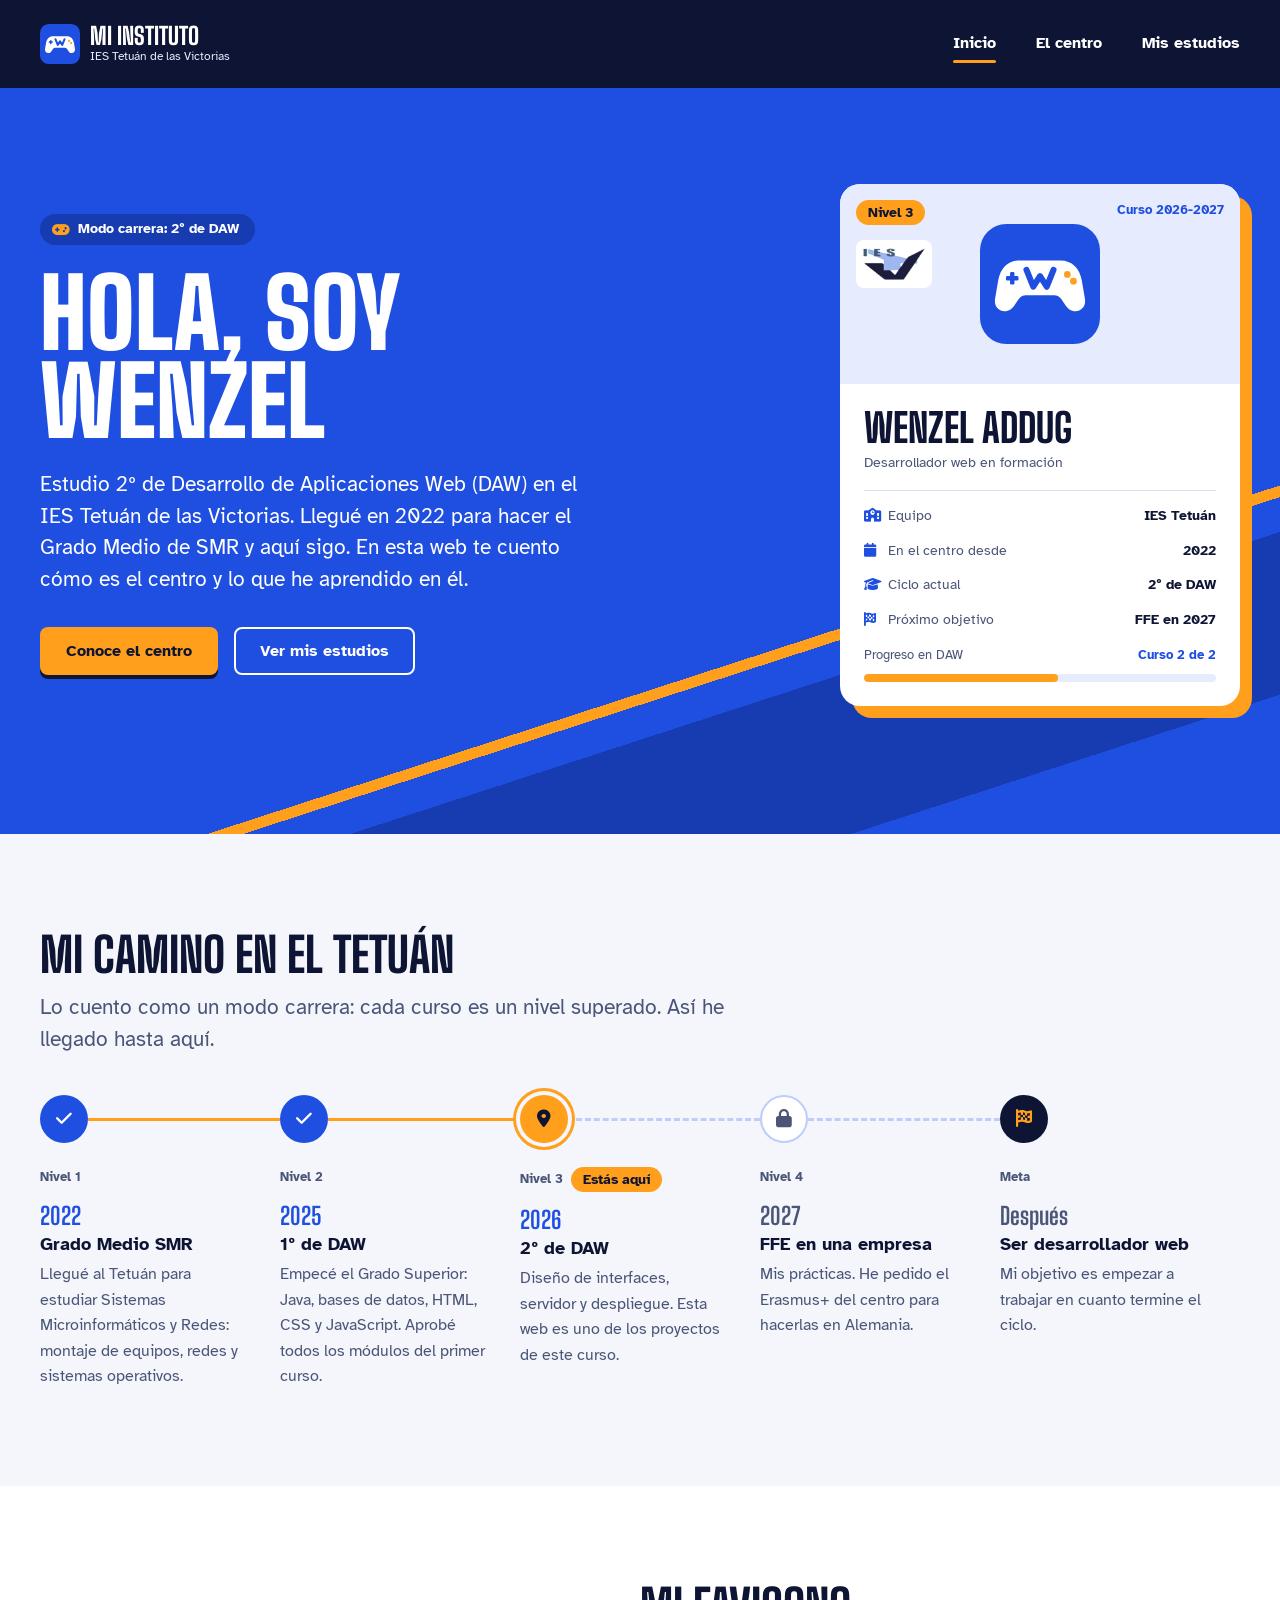
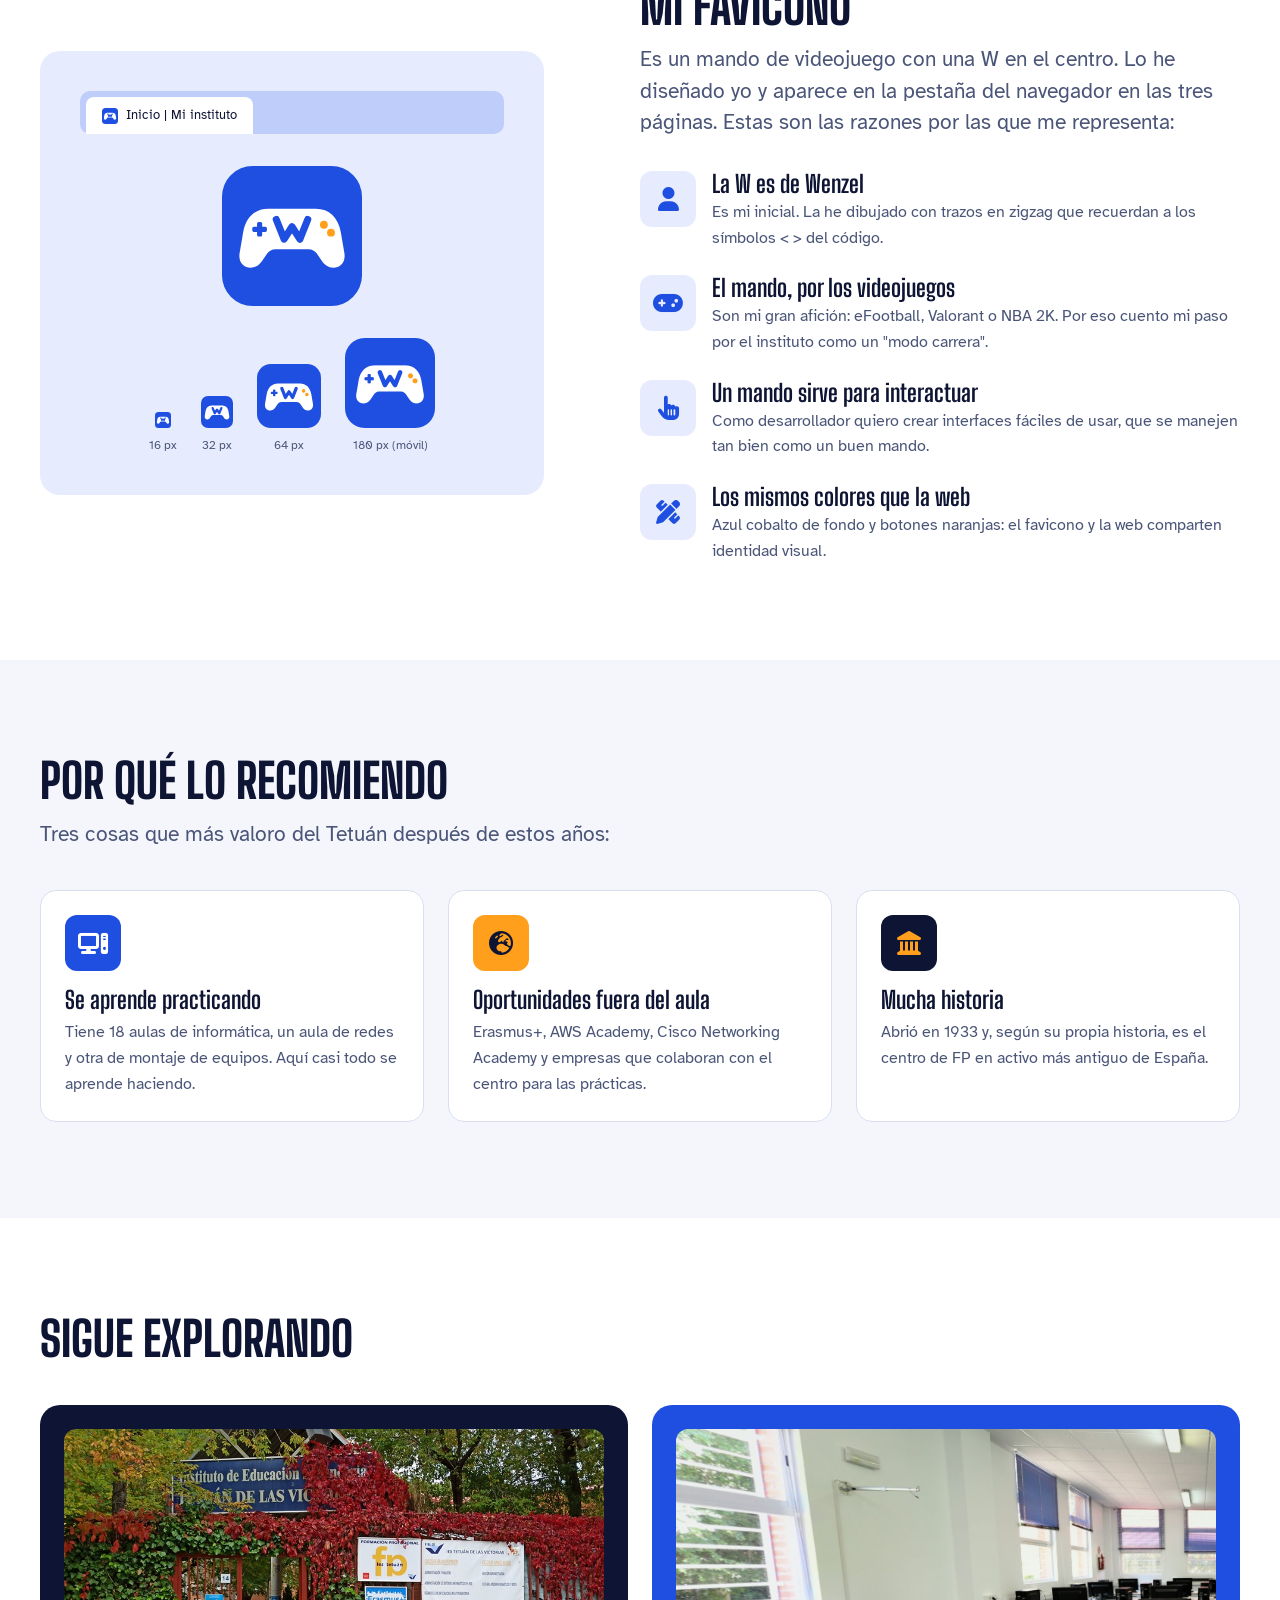
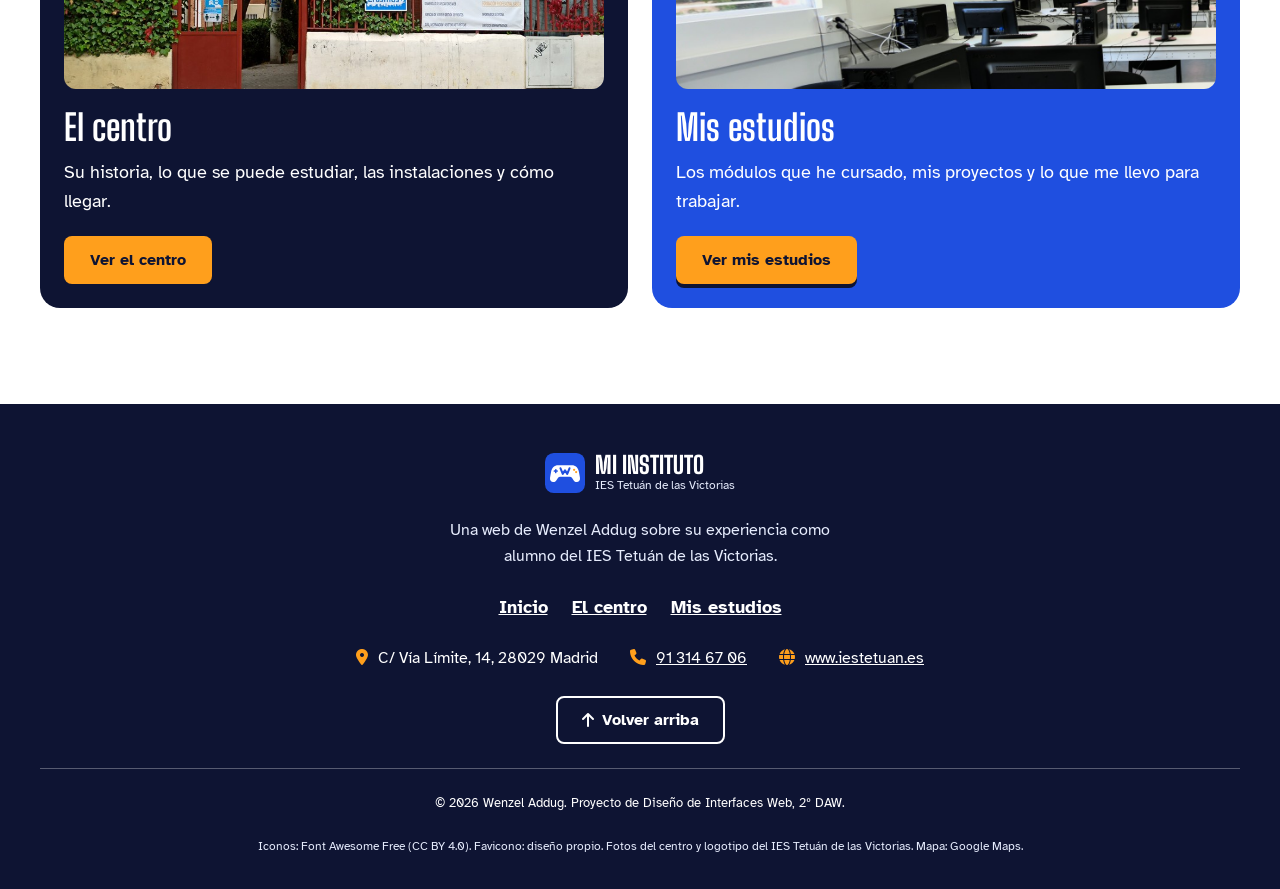
==== Mi Instituto Diseño Interface (Fase2)/index.html @ 18e46316 "Proyecto Mi instituto (fase 2) Web de tres páginas: Inicio, El centro (Flexbox) y Mis estudios (Grid" ====
<!DOCTYPE html>
<html lang="es">
<head>
    <meta charset="UTF-8">
    <meta name="viewport" content="width=device-width, initial-scale=1">
    <meta name="description" content="Web de Wenzel Addug sobre su experiencia como alumno del IES Tetuán de las Victorias.">
    <meta name="author" content="Wenzel Addug">
    <title>Inicio | Mi instituto</title>

    <!-- Favicono: en la pestaña va la versión simple (sin cruceta ni botones) y en el móvil la completa -->
    <link rel="icon" type="image/svg+xml" href="favicon/favicon-simple.svg">
    <link rel="icon" type="image/png" sizes="32x32" href="favicon/favicon-32.png">
    <link rel="icon" type="image/png" sizes="16x16" href="favicon/favicon-16.png">
    <link rel="apple-touch-icon" href="favicon/apple-touch-icon.png">

    <!-- Iconos de Font Awesome (descargados en la carpeta fontawesome) -->
    <link rel="stylesheet" href="fontawesome/css/fontawesome.min.css">
    <link rel="stylesheet" href="fontawesome/css/solid.min.css">

    <!-- Mi hoja de estilos -->
    <link rel="stylesheet" href="css/estilos.css">
</head>
<body>

    <!-- Enlace para saltar el menú con el teclado (solo se ve al pulsar Tab) -->
    <a href="#contenido" class="saltar">Saltar al contenido</a>

    <!-- ===================== CABECERA ===================== -->
    <header class="cabecera" id="arriba">
        <div class="contenedor cabecera-contenido">
            <a href="index.html" class="logo">
                <img src="favicon/favicon.svg" alt="" width="40" height="40">
                <span class="logo-texto">
                    <span class="logo-nombre">Mi instituto</span>
                    <span class="logo-centro">IES Tetuán de las Victorias</span>
                </span>
            </a>

            <!-- Menú del móvil: uso un checkbox oculto y su label como botón (sin JavaScript) -->
            <input type="checkbox" id="menu-movil" class="menu-check">
            <label for="menu-movil" class="menu-boton">
                <i class="fa-solid fa-bars icono-abrir" aria-hidden="true"></i>
                <i class="fa-solid fa-xmark icono-cerrar" aria-hidden="true"></i>
                <span class="oculto">Abrir o cerrar el menú</span>
            </label>

            <nav class="menu" aria-label="Menú principal">
                <ul class="menu-lista">
                    <li><a href="index.html" class="activo" aria-current="page">Inicio <i class="fa-solid fa-chevron-right" aria-hidden="true"></i></a></li>
                    <li><a href="centro.html">El centro <i class="fa-solid fa-chevron-right" aria-hidden="true"></i></a></li>
                    <li><a href="estudios.html">Mis estudios <i class="fa-solid fa-chevron-right" aria-hidden="true"></i></a></li>
                </ul>
                <!-- Esto solo se ve cuando el menú está abierto en el móvil -->
                <div class="menu-datos">
                    <p class="menu-datos-centro">IES Tetuán de las Victorias</p>
                    <p>C/ Vía Límite, 14, 28029 Madrid</p>
                    <p>91 314 67 06</p>
                </div>
            </nav>
        </div>
    </header>

    <main id="contenido">

        <!-- ===================== HERO (modo carrera) ===================== -->
        <section class="hero">
            <div class="contenedor hero-contenido">

                <div class="hero-texto">
                    <p class="chip"><i class="fa-solid fa-gamepad" aria-hidden="true"></i> Modo carrera: 2º de DAW</p>
                    <h1 class="titulo-display">Hola, soy Wenzel</h1>
                    <p class="hero-entradilla">Estudio 2º de Desarrollo de Aplicaciones Web (DAW) en el IES Tetuán de las Victorias. Llegué en 2022 para hacer el Grado Medio de SMR y aquí sigo. En esta web te cuento cómo es el centro y lo que he aprendido en él.</p>
                    <div class="botones">
                        <a href="centro.html" class="boton boton-principal">Conoce el centro</a>
                        <a href="estudios.html" class="boton boton-oscuro">Ver mis estudios</a>
                    </div>
                </div>

                <!-- Ficha de jugador, como las cartas de los juegos de fútbol -->
                <aside class="ficha" aria-label="Mi ficha de jugador">
                    <div class="ficha-cabecera">
                        <span class="etiqueta etiqueta-naranja ficha-nivel">Nivel 3</span>
                        <img class="ficha-escudo" src="img/logo-ies-tetuan.png" alt="Escudo del equipo: logotipo del IES Tetuán de las Victorias" width="76" height="48">
                        <span class="ficha-curso">Curso 2026-2027</span>
                        <img class="ficha-foto" src="favicon/favicon.svg" alt="Mi favicono: un mando de videojuego con una W" width="120" height="120">
                    </div>
                    <div class="ficha-datos">
                        <p class="ficha-nombre">Wenzel Addug</p>
                        <p class="ficha-rol">Desarrollador web en formación</p>
                        <ul class="ficha-lista">
                            <li><span><i class="fa-solid fa-school" aria-hidden="true"></i> Equipo</span> <strong>IES Tetuán</strong></li>
                            <li><span><i class="fa-solid fa-calendar" aria-hidden="true"></i> En el centro desde</span> <strong>2022</strong></li>
                            <li><span><i class="fa-solid fa-graduation-cap" aria-hidden="true"></i> Ciclo actual</span> <strong>2º de DAW</strong></li>
                            <li><span><i class="fa-solid fa-flag-checkered" aria-hidden="true"></i> Próximo objetivo</span> <strong>FFE en 2027</strong></li>
                        </ul>
                        <div class="progreso">
                            <p><span>Progreso en DAW</span> <strong>Curso 2 de 2</strong></p>
                            <div class="barra" aria-hidden="true"><span class="barra-relleno"></span></div>
                        </div>
                    </div>
                </aside>

            </div>
        </section>

        <!-- ===================== MI CAMINO EN EL TETUÁN ===================== -->
        <section class="seccion" id="mi-camino">
            <div class="contenedor">
                <div class="encabezado-seccion">
                    <h2>Mi camino en el Tetuán</h2>
                    <p class="entradilla">Lo cuento como un modo carrera: cada curso es un nivel superado. Así he llegado hasta aquí.</p>
                </div>

                <!-- Línea de niveles (en móvil va en vertical y en escritorio en horizontal) -->
                <ol class="niveles">
                    <li class="nivel nivel-hecho">
                        <span class="nivel-punto"><i class="fa-solid fa-check" aria-hidden="true"></i></span>
                        <p class="nivel-numero">Nivel 1</p>
                        <p class="nivel-anio">2022</p>
                        <h3>Grado Medio SMR</h3>
                        <p class="nivel-texto">Llegué al Tetuán para estudiar Sistemas Microinformáticos y Redes: montaje de equipos, redes y sistemas operativos.</p>
                    </li>
                    <li class="nivel nivel-hecho">
                        <span class="nivel-punto"><i class="fa-solid fa-check" aria-hidden="true"></i></span>
                        <p class="nivel-numero">Nivel 2</p>
                        <p class="nivel-anio">2025</p>
                        <h3>1º de DAW</h3>
                        <p class="nivel-texto">Empecé el Grado Superior: Java, bases de datos, HTML, CSS y JavaScript. Aprobé todos los módulos del primer curso.</p>
                    </li>
                    <li class="nivel nivel-actual">
                        <span class="nivel-punto"><i class="fa-solid fa-location-dot" aria-hidden="true"></i></span>
                        <p class="nivel-numero">Nivel 3 <span class="etiqueta etiqueta-naranja">Estás aquí</span></p>
                        <p class="nivel-anio">2026</p>
                        <h3>2º de DAW</h3>
                        <p class="nivel-texto">Diseño de interfaces, servidor y despliegue. Esta web es uno de los proyectos de este curso.</p>
                    </li>
                    <li class="nivel nivel-bloqueado">
                        <span class="nivel-punto"><i class="fa-solid fa-lock" aria-hidden="true"></i></span>
                        <p class="nivel-numero">Nivel 4</p>
                        <p class="nivel-anio">2027</p>
                        <h3>FFE en una empresa</h3>
                        <p class="nivel-texto">Mis prácticas. He pedido el Erasmus+ del centro para hacerlas en Alemania.</p>
                    </li>
                    <li class="nivel nivel-meta">
                        <span class="nivel-punto"><i class="fa-solid fa-flag-checkered" aria-hidden="true"></i></span>
                        <p class="nivel-numero">Meta</p>
                        <p class="nivel-anio">Después</p>
                        <h3>Ser desarrollador web</h3>
                        <p class="nivel-texto">Mi objetivo es empezar a trabajar en cuanto termine el ciclo.</p>
                    </li>
                </ol>
            </div>
        </section>

        <!-- ===================== MI FAVICONO ===================== -->
        <section class="seccion seccion-blanca" id="mi-favicono">
            <div class="contenedor favicono">

                <div class="favicono-texto">
                    <div class="encabezado-seccion">
                        <h2>Mi favicono</h2>
                        <p class="entradilla">Es un mando de videojuego con una W en el centro. Lo he diseñado yo y aparece en la pestaña del navegador en las tres páginas. Estas son las razones por las que me representa:</p>
                    </div>
                    <ul class="razones">
                        <li class="razon">
                            <span class="insignia"><i class="fa-solid fa-user" aria-hidden="true"></i></span>
                            <div>
                                <h3>La W es de Wenzel</h3>
                                <p>Es mi inicial. La he dibujado con trazos en zigzag que recuerdan a los símbolos &lt; &gt; del código.</p>
                            </div>
                        </li>
                        <li class="razon">
                            <span class="insignia"><i class="fa-solid fa-gamepad" aria-hidden="true"></i></span>
                            <div>
                                <h3>El mando, por los videojuegos</h3>
                                <p>Son mi gran afición: eFootball, Valorant o NBA 2K. Por eso cuento mi paso por el instituto como un "modo carrera".</p>
                            </div>
                        </li>
                        <li class="razon">
                            <span class="insignia"><i class="fa-solid fa-hand-pointer" aria-hidden="true"></i></span>
                            <div>
                                <h3>Un mando sirve para interactuar</h3>
                                <p>Como desarrollador quiero crear interfaces fáciles de usar, que se manejen tan bien como un buen mando.</p>
                            </div>
                        </li>
                        <li class="razon">
                            <span class="insignia"><i class="fa-solid fa-pen-ruler" aria-hidden="true"></i></span>
                            <div>
                                <h3>Los mismos colores que la web</h3>
                                <p>Azul cobalto de fondo y botones naranjas: el favicono y la web comparten identidad visual.</p>
                            </div>
                        </li>
                    </ul>
                </div>

                <!-- Muestra del favicono: la pestaña del navegador y los tamaños.
                     En el HTML va después del texto (primero se lee el título) y en el ordenador
                     la pongo a la izquierda con "order" en el CSS -->
                <div class="favicono-muestra">
                    <div class="pestana-barra">
                        <p class="pestana"><img src="favicon/favicon-16.png" alt="" width="16" height="16"> Inicio | Mi instituto</p>
                    </div>
                    <img class="favicono-grande" src="favicon/favicon.svg" alt="Mi favicono en grande" width="140" height="140">
                    <ul class="favicono-tamanos">
                        <li><img src="favicon/favicon-16.png" alt="" width="16" height="16"> 16 px</li>
                        <li><img src="favicon/favicon-32.png" alt="" width="32" height="32"> 32 px</li>
                        <li><img src="favicon/favicon-64.png" alt="" width="64" height="64"> 64 px</li>
                        <li class="tamano-movil"><img src="favicon/apple-touch-icon.png" alt="" width="90" height="90"> 180 px (móvil)</li>
                    </ul>
                </div>

            </div>
        </section>

        <!-- ===================== POR QUÉ LO RECOMIENDO ===================== -->
        <section class="seccion" id="por-que">
            <div class="contenedor">
                <div class="encabezado-seccion">
                    <h2>Por qué lo recomiendo</h2>
                    <p class="entradilla">Tres cosas que más valoro del Tetuán después de estos años:</p>
                </div>
                <div class="tarjetas-tres">
                    <article class="tarjeta">
                        <span class="insignia insignia-azul"><i class="fa-solid fa-computer" aria-hidden="true"></i></span>
                        <h3>Se aprende practicando</h3>
                        <p>Tiene 18 aulas de informática, un aula de redes y otra de montaje de equipos. Aquí casi todo se aprende haciendo.</p>
                    </article>
                    <article class="tarjeta">
                        <span class="insignia insignia-naranja"><i class="fa-solid fa-earth-europe" aria-hidden="true"></i></span>
                        <h3>Oportunidades fuera del aula</h3>
                        <p>Erasmus+, AWS Academy, Cisco Networking Academy y empresas que colaboran con el centro para las prácticas.</p>
                    </article>
                    <article class="tarjeta">
                        <span class="insignia insignia-tinta"><i class="fa-solid fa-landmark" aria-hidden="true"></i></span>
                        <h3>Mucha historia</h3>
                        <p>Abrió en 1933 y, según su propia historia, es el centro de FP en activo más antiguo de España.</p>
                    </article>
                </div>
            </div>
        </section>

        <!-- ===================== SIGUE EXPLORANDO ===================== -->
        <section class="seccion seccion-blanca" id="sigue-explorando">
            <div class="contenedor">
                <div class="encabezado-seccion">
                    <h2>Sigue explorando</h2>
                </div>
                <div class="accesos">
                    <article class="acceso acceso-oscuro">
                        <img src="img/entrada-instituto.jpg" alt="Entrada del IES Tetuán de las Victorias, con la valla cubierta de hiedra roja" width="907" height="599">
                        <h3>El centro</h3>
                        <p>Su historia, lo que se puede estudiar, las instalaciones y cómo llegar.</p>
                        <a href="centro.html" class="boton boton-principal">Ver el centro</a>
                    </article>
                    <article class="acceso acceso-azul">
                        <img src="img/aula-informatica.jpg" alt="Aula de informática del instituto con filas de ordenadores" width="1251" height="962">
                        <h3>Mis estudios</h3>
                        <p>Los módulos que he cursado, mis proyectos y lo que me llevo para trabajar.</p>
                        <a href="estudios.html" class="boton boton-principal">Ver mis estudios</a>
                    </article>
                </div>
            </div>
        </section>

    </main>

    <!-- ===================== PIE DE PÁGINA ===================== -->
    <footer class="pie">
        <div class="contenedor pie-contenido">
            <a href="index.html" class="logo">
                <img src="favicon/favicon.svg" alt="" width="40" height="40">
                <span class="logo-texto">
                    <span class="logo-nombre">Mi instituto</span>
                    <span class="logo-centro">IES Tetuán de las Victorias</span>
                </span>
            </a>
            <p class="pie-texto">Una web de Wenzel Addug sobre su experiencia como alumno del IES Tetuán de las Victorias.</p>

            <nav aria-label="Menú del pie">
                <ul class="pie-menu">
                    <li><a href="index.html">Inicio</a></li>
                    <li><a href="centro.html">El centro</a></li>
                    <li><a href="estudios.html">Mis estudios</a></li>
                </ul>
            </nav>

            <address class="pie-contacto">
                <span><i class="fa-solid fa-location-dot" aria-hidden="true"></i> C/ Vía Límite, 14, 28029 Madrid</span>
                <span><i class="fa-solid fa-phone" aria-hidden="true"></i> <a href="tel:+34913146706">91 314 67 06</a></span>
                <span><i class="fa-solid fa-globe" aria-hidden="true"></i> <a href="https://www.iestetuan.es" target="_blank" rel="noopener">www.iestetuan.es</a></span>
            </address>

            <a href="#arriba" class="boton boton-oscuro"><i class="fa-solid fa-arrow-up" aria-hidden="true"></i> Volver arriba</a>

            <p class="pie-legal">© 2026 Wenzel Addug. Proyecto de Diseño de Interfaces Web, 2º DAW.</p>
            <p class="pie-creditos">Iconos: Font Awesome Free (CC BY 4.0). Favicono: diseño propio. Fotos del centro y logotipo del IES Tetuán de las Victorias. Mapa: Google Maps.</p>
        </div>
    </footer>

</body>
</html>
---- Mi Instituto Diseño Interface (Fase2)/fontawesome/css/solid.min.css ----
/*!
 * Font Awesome Free 6.7.2 by @fontawesome - https://fontawesome.com
 * License - https://fontawesome.com/license/free (Icons: CC BY 4.0, Fonts: SIL OFL 1.1, Code: MIT License)
 * Copyright 2024 Fonticons, Inc.
 */
:host,:root{--fa-style-family-classic:"Font Awesome 6 Free";--fa-font-solid:normal 900 1em/1 "Font Awesome 6 Free"}@font-face{font-family:"Font Awesome 6 Free";font-style:normal;font-weight:900;font-display:block;src:url(../webfonts/fa-solid-900.woff2) format("woff2"),url(../webfonts/fa-solid-900.ttf) format("truetype")}.fa-solid,.fas{font-weight:900}
---- Mi Instituto Diseño Interface (Fase2)/css/estilos.css ----
/*
    Proyecto "Mi instituto" - Fase 2
    Autor: Wenzel Addug (2º DAW, IES Tetuán de las Victorias)

    Hoja de estilos de las tres páginas (index, centro y estudios).
    Está hecha "mobile first": primero los estilos del móvil y al final
    las media queries con min-width (576, 768, 992 y 1200 px), que son los
    puntos de rotura que puse en el diseño de Figma.

    Índice:
     1. Fuentes
     2. Variables
     3. Estilos generales
     4. Textos
     5. Botones, etiquetas e insignias
     6. Tarjetas
     7. Cabecera y menú
     8. Migas de pan
     9. Secciones
    10. Inicio
    11. El centro (Flexbox)
    12. Mis estudios (Grid)
    13. Pie de página
    14. Animaciones
    15. Media queries
*/


/* ---------- 1. FUENTES ---------- */
/* Las fuentes están descargadas en la carpeta fonts (así funcionan sin internet) */

@font-face {
    font-family: "Big Shoulders Display";
    src: url("../fonts/big-shoulders-display-700.woff2") format("woff2");
    font-weight: 700;
    font-display: swap;
}

@font-face {
    font-family: "Big Shoulders Display";
    src: url("../fonts/big-shoulders-display-800.woff2") format("woff2");
    font-weight: 800;
    font-display: swap;
}

@font-face {
    font-family: "Big Shoulders Display";
    src: url("../fonts/big-shoulders-display-900.woff2") format("woff2");
    font-weight: 900;
    font-display: swap;
}

@font-face {
    font-family: "Atkinson Hyperlegible";
    src: url("../fonts/atkinson-hyperlegible-400.woff2") format("woff2");
    font-weight: 400;
    font-display: swap;
}

@font-face {
    font-family: "Atkinson Hyperlegible";
    src: url("../fonts/atkinson-hyperlegible-700.woff2") format("woff2");
    font-weight: 700;
    font-display: swap;
}


/* ---------- 2. VARIABLES ---------- */
/* Los mismos colores que guardé como variables en Figma */

:root {
    --color-tinta: #0E1433;
    --color-cobalto: #1F4FE0;
    --color-cobalto-oscuro: #173BB0;
    --color-cobalto-medio: #BFCDFA;
    --color-cobalto-claro: #E6ECFD;
    --color-naranja: #FF9F1C;
    --color-naranja-oscuro: #E88A00;
    --color-nube: #F4F6FB;
    --color-blanco: #FFFFFF;
    --color-texto-secundario: #4A5578;
    --color-borde: #D9DFEE;

    --fuente-titulos: "Big Shoulders Display", Impact, sans-serif;
    --fuente-texto: "Atkinson Hyperlegible", Arial, sans-serif;

    /* Tamaños de texto del móvil (en la media query de 992px se cambian por los del ordenador) */
    --texto-display: 3.75rem;     /* 60px */
    --texto-h1: 3rem;             /* 48px */
    --texto-h2: 2.25rem;          /* 36px */
    --texto-h3: 1.75rem;          /* 28px */
    --texto-h4: 1.375rem;         /* 22px */
    --texto-entradilla: 1.125rem; /* 18px */
    --texto-cuerpo: 1rem;         /* 16px */
    --texto-pequeno: 0.875rem;    /* 14px */
}


/* ---------- 3. ESTILOS GENERALES ---------- */

* {
    box-sizing: border-box;
}

/* Al pulsar "Volver arriba" la página sube poco a poco */
html {
    scroll-behavior: smooth;
}

body {
    margin: 0;
    font-family: var(--fuente-texto);
    font-size: var(--texto-cuerpo);
    line-height: 1.6;
    color: var(--color-tinta);
    background-color: var(--color-nube);
}

/* Quito los márgenes que ponen los navegadores por defecto */
h1, h2, h3, h4, p, ul, ol, dl, dd, figure {
    margin: 0;
}

ul, ol {
    padding: 0;
    list-style: none;
}

/* Las imágenes nunca se salen de su caja */
img {
    display: block;
    max-width: 100%;
    height: auto;
}

address {
    font-style: normal;
}

a {
    color: var(--color-cobalto);
}

/* Contenedor centrado de 1200px (+ 20px de margen a cada lado) */
.contenedor {
    max-width: 1240px;
    margin: 0 auto;
    padding: 0 20px;
}

/* Texto que no se ve pero que sí lee el lector de pantalla */
.oculto {
    position: absolute;
    width: 1px;
    height: 1px;
    overflow: hidden;
    clip: rect(0 0 0 0);
    white-space: nowrap;
}

/* Enlace "Saltar al contenido": está escondido arriba y baja cuando tiene el foco */
.saltar {
    position: absolute;
    top: -80px;
    left: 16px;
    z-index: 100;
    padding: 12px 16px;
    border-radius: 8px;
    background-color: var(--color-naranja);
    color: var(--color-tinta);
    font-weight: 700;
}

.saltar:focus {
    top: 16px;
}

/* Para que la cabecera fija no tape el principio del contenido */
#contenido {
    scroll-margin-top: 100px;
}

/* Foco visible para quien navega con el teclado (azul en zonas claras y naranja en las oscuras) */
a:focus-visible,
.menu-check:focus-visible + .menu-boton {
    outline: 3px solid var(--color-cobalto);
    outline-offset: 3px;
}

.cabecera a:focus-visible,
.hero a:focus-visible,
.seccion-azul a:focus-visible,
.acceso a:focus-visible,
.llamada a:focus-visible,
.pie a:focus-visible,
.menu-check:focus-visible + .menu-boton {
    outline-color: var(--color-naranja);
}


/* ---------- 4. TEXTOS ---------- */

/* Big Shoulders para los títulos */
h1, h2, h3, h4,
.titulo-display {
    font-family: var(--fuente-titulos);
    line-height: 1.05;
}

h1, h2 {
    font-weight: 800;
    text-transform: uppercase;
}

h3, h4 {
    font-weight: 700;
}

h1 {
    font-size: var(--texto-h1);
}

h2 {
    font-size: var(--texto-h2);
}

h3 {
    font-size: var(--texto-h3);
}

h4 {
    font-size: var(--texto-h4);
}

/* El titular grande de la portada */
.titulo-display {
    font-size: var(--texto-display);
    font-weight: 900;
    line-height: 0.92;
    text-transform: uppercase;
}

/* Texto que va debajo de los títulos */
.entradilla {
    font-size: var(--texto-entradilla);
    line-height: 1.5;
    color: var(--color-texto-secundario);
}


/* ---------- 5. BOTONES, ETIQUETAS E INSIGNIAS ---------- */

/* Todos los botones miden 48px de alto, como en el prototipo */
.boton {
    display: inline-flex;
    align-items: center;
    justify-content: center;
    gap: 8px;
    min-height: 48px;
    padding: 10px 24px;
    border: 2px solid transparent;
    border-radius: 8px;
    font-family: var(--fuente-texto);
    font-size: 1rem;
    font-weight: 700;
    line-height: 1.5;
    text-align: center;
    text-decoration: none;
    transition: background-color 0.2s, color 0.2s, transform 0.2s, box-shadow 0.2s;
}

/* Principal: naranja con una sombra dura, como la tecla de un mando */
.boton-principal {
    background-color: var(--color-naranja);
    color: var(--color-tinta);
    box-shadow: 0 4px 0 var(--color-tinta);
}

.boton-principal:hover {
    background-color: var(--color-naranja-oscuro);
    transform: translateY(-2px);
    box-shadow: 0 6px 0 var(--color-tinta);
}

/* Al pulsarlo se "hunde" */
.boton-principal:active {
    transform: translateY(2px);
    box-shadow: 0 2px 0 var(--color-tinta);
}

/* Secundario: solo borde. En hover se rellena */
.boton-secundario {
    border-color: var(--color-tinta);
    color: var(--color-tinta);
}

.boton-secundario:hover {
    background-color: var(--color-tinta);
    color: var(--color-blanco);
}

/* Para fondos oscuros: borde blanco */
.boton-oscuro {
    border-color: var(--color-blanco);
    color: var(--color-blanco);
}

.boton-oscuro:hover {
    background-color: var(--color-blanco);
    color: var(--color-tinta);
}

/* Grupo de botones: en el móvil uno debajo de otro y ocupando todo el ancho */
.botones {
    display: flex;
    flex-direction: column;
    gap: 16px;
}

/* Etiquetas pequeñas (Superado, En curso, HTML...) */
.etiqueta {
    display: inline-block;
    padding: 2px 12px;
    border-radius: 20px;
    font-family: var(--fuente-texto);
    font-size: 0.875rem;
    font-weight: 700;
    line-height: 1.5;
    white-space: nowrap;
}

.etiqueta-naranja {
    background-color: var(--color-naranja);
    color: var(--color-tinta);
}

.etiqueta-azul {
    background-color: var(--color-cobalto-claro);
    color: var(--color-cobalto-oscuro);
}

.etiqueta-neutra {
    background-color: var(--color-blanco);
    border: 1px solid var(--color-borde);
    color: var(--color-tinta);
}

.etiqueta-oscura {
    background-color: var(--color-tinta);
    color: var(--color-blanco);
}

.etiqueta-cobalto {
    background-color: var(--color-cobalto);
    color: var(--color-blanco);
}

/* Insignias: el cuadrado de color con el icono dentro */
.insignia {
    display: inline-flex;
    align-items: center;
    justify-content: center;
    flex-shrink: 0;
    width: 48px;
    height: 48px;
    border-radius: 12px;
    background-color: var(--color-cobalto-claro);
    color: var(--color-cobalto);
    font-size: 1.25rem;
}

.insignia-azul {
    background-color: var(--color-cobalto);
    color: var(--color-blanco);
}

.insignia-naranja {
    background-color: var(--color-naranja);
    color: var(--color-tinta);
}

.insignia-tinta {
    background-color: var(--color-tinta);
    color: var(--color-naranja);
}


/* ---------- 6. TARJETAS ---------- */

.tarjeta {
    padding: 24px;
    border: 1px solid var(--color-borde);
    border-radius: 16px;
    background-color: var(--color-blanco);
    color: var(--color-tinta);
    transition: border-color 0.2s;
}

/* Las tarjetas no son enlaces, así que en hover solo cambia el borde (no se mueven) */
.tarjeta:hover {
    border-color: var(--color-cobalto-medio);
}

.tarjeta h3,
.tarjeta h4 {
    margin: 16px 0 8px;
    font-size: var(--texto-h4);
}

.tarjeta p {
    font-size: var(--texto-pequeno);
    color: var(--color-texto-secundario);
}


/* ---------- 7. CABECERA Y MENÚ ---------- */

/* La cabecera se queda fija arriba al hacer scroll */
.cabecera {
    position: sticky;
    top: 0;
    z-index: 50;
    background-color: var(--color-tinta);
    color: var(--color-blanco);
}

.cabecera-contenido {
    display: flex;
    align-items: center;
    justify-content: space-between;
    height: 64px;
}

/* Logo: favicono + nombre de la web (se usa también en el pie) */
.logo {
    display: flex;
    align-items: center;
    gap: 10px;
    color: var(--color-blanco);
    text-decoration: none;
}

.logo img {
    width: 32px;
    height: 32px;
}

.logo-nombre {
    display: block;
    font-family: var(--fuente-titulos);
    font-size: 1.25rem;
    font-weight: 800;
    line-height: 1.1;
    text-transform: uppercase;
}

.logo-centro {
    display: block;
    font-size: 0.75rem;
    line-height: 1.3;
    color: var(--color-cobalto-claro);
}

/* El checkbox no se ve, pero se puede usar con el teclado (no le pongo display:none) */
.menu-check {
    position: absolute;
    width: 1px;
    height: 1px;
    opacity: 0;
}

/* Botón hamburguesa de 44 x 44px */
.menu-boton {
    display: flex;
    align-items: center;
    justify-content: center;
    width: 44px;
    height: 44px;
    border: 1px solid rgba(255, 255, 255, 0.3);
    border-radius: 8px;
    background-color: rgba(255, 255, 255, 0.08);
    font-size: 1.375rem;
    cursor: pointer;
}

.icono-cerrar {
    display: none;
}

/* Cuando el checkbox está marcado cambio el icono: de hamburguesa a X */
.menu-check:checked + .menu-boton .icono-abrir {
    display: none;
}

.menu-check:checked + .menu-boton .icono-cerrar {
    display: inline-block;
}

/* En el móvil el menú ocupa toda la pantalla y está oculto */
.menu {
    display: none;
    position: fixed;
    top: 64px;
    left: 0;
    right: 0;
    bottom: 0;
    flex-direction: column;
    justify-content: space-between;
    padding: 8px 20px 40px;
    overflow-y: auto;
    background-color: var(--color-tinta);
}

/* Se enseña cuando se marca el checkbox (al pulsar la hamburguesa) */
.menu-check:checked ~ .menu {
    display: flex;
}

.menu-lista a {
    display: flex;
    align-items: center;
    justify-content: space-between;
    padding: 20px 0;
    border-bottom: 1px solid rgba(255, 255, 255, 0.12);
    font-family: var(--fuente-titulos);
    font-size: 2.25rem;
    font-weight: 800;
    line-height: 1.1;
    text-transform: uppercase;
    color: var(--color-blanco);
    text-decoration: none;
}

.menu-lista a i {
    font-size: 1.25rem;
    color: var(--color-naranja);
}

/* La página en la que estoy */
.menu-lista a.activo {
    color: var(--color-naranja);
}

.menu-datos {
    padding-top: 24px;
    font-size: 0.875rem;
    color: var(--color-cobalto-claro);
}

.menu-datos-centro {
    font-weight: 700;
    color: var(--color-blanco);
}


/* ---------- 8. MIGAS DE PAN ---------- */

.migas {
    padding: 12px 0;
    border-bottom: 1px solid var(--color-borde);
    background-color: var(--color-blanco);
    font-size: 0.875rem;
}

.migas ol {
    display: flex;
    flex-wrap: wrap;
    gap: 8px;
}

.migas li {
    display: flex;
    align-items: center;
    gap: 8px;
}

.migas .fa-house {
    color: var(--color-cobalto);
}

.migas .fa-chevron-right {
    font-size: 0.625rem;
    color: var(--color-texto-secundario);
}

.migas span {
    font-weight: 700;
}


/* ---------- 9. SECCIONES ---------- */

.seccion {
    padding: 64px 0;
}

.seccion-blanca {
    background-color: var(--color-blanco);
}

.seccion-azul {
    background-color: var(--color-cobalto);
    color: var(--color-blanco);
}

.seccion-azul .entradilla {
    color: var(--color-blanco);
}

/* Título y entradilla de cada sección */
.encabezado-seccion {
    max-width: 720px;
    margin-bottom: 40px;
}

.encabezado-seccion h2 {
    margin-bottom: 12px;
}

/* Cabecera de las páginas interiores (El centro y Mis estudios) */
.cabecera-pagina {
    padding: 32px 0 64px;
}

.cabecera-pagina-contenido {
    display: flex;
    flex-direction: column;
    gap: 32px;
}

.cabecera-pagina h1 {
    margin-bottom: 16px;
}

.cabecera-pagina-imagen img {
    width: 100%;
    aspect-ratio: 4 / 3;
    object-fit: cover;
    border-radius: 16px;
}


/* ---------- 10. INICIO ---------- */

/* HERO: fondo azul con la franja diagonal (una línea naranja y una banda más oscura) */
.hero {
    padding: 40px 0 64px;
    background-color: var(--color-cobalto);
    background-image: linear-gradient(162deg,
        var(--color-cobalto) 70%,
        var(--color-naranja) 70%,
        var(--color-naranja) 71%,
        var(--color-cobalto) 71%,
        var(--color-cobalto) 74%,
        var(--color-cobalto-oscuro) 74%,
        var(--color-cobalto-oscuro) 88%,
        var(--color-cobalto) 88%);
    color: var(--color-blanco);
    overflow: hidden;
}

.hero-contenido {
    display: flex;
    flex-direction: column;
    gap: 48px;
}

/* Chip de "Modo carrera" */
.chip {
    display: inline-flex;
    align-items: center;
    gap: 8px;
    padding: 4px 16px 4px 12px;
    border-radius: 20px;
    background-color: var(--color-cobalto-oscuro);
    font-size: 0.875rem;
    font-weight: 700;
}

.chip i {
    color: var(--color-naranja);
}

.hero .titulo-display {
    margin: 24px 0;
}

.hero-entradilla {
    max-width: 540px;
    margin-bottom: 32px;
    font-size: var(--texto-entradilla);
    line-height: 1.5;
}

/* FICHA DE JUGADOR */
.ficha {
    width: 100%;
    max-width: 400px;
    overflow: hidden;
    border-radius: 20px;
    background-color: var(--color-blanco);
    color: var(--color-tinta);
    box-shadow: 12px 12px 0 var(--color-naranja);
}

.ficha-cabecera {
    position: relative;
    display: flex;
    align-items: center;
    justify-content: center;
    height: 200px;
    background-color: var(--color-cobalto-claro);
}

.ficha-nivel {
    position: absolute;
    top: 16px;
    left: 16px;
}

.ficha-escudo {
    position: absolute;
    top: 56px;
    left: 16px;
    width: 76px;
    height: 48px;
    padding: 4px 6px;
    border-radius: 8px;
    background-color: var(--color-blanco);
    object-fit: contain;
}

.ficha-curso {
    position: absolute;
    top: 16px;
    right: 16px;
    font-size: 0.8125rem;
    font-weight: 700;
    color: var(--color-cobalto);
}

.ficha-foto {
    width: 120px;
    height: 120px;
}

.ficha-datos {
    padding: 24px;
}

.ficha-nombre {
    font-family: var(--fuente-titulos);
    font-size: 2.5rem;
    font-weight: 800;
    line-height: 1;
    text-transform: uppercase;
}

.ficha-rol {
    margin-top: 4px;
    padding-bottom: 16px;
    border-bottom: 1px solid var(--color-borde);
    font-size: 0.875rem;
    color: var(--color-texto-secundario);
}

.ficha-lista {
    padding: 8px 0;
}

.ficha-lista li {
    display: flex;
    justify-content: space-between;
    gap: 16px;
    padding: 6px 0;
    font-size: 0.875rem;
}

.ficha-lista span {
    color: var(--color-texto-secundario);
}

.ficha-lista i {
    width: 20px;
    color: var(--color-cobalto);
}

.progreso p {
    display: flex;
    justify-content: space-between;
    margin-bottom: 8px;
    font-size: 0.8125rem;
    color: var(--color-texto-secundario);
}

.progreso strong {
    color: var(--color-cobalto);
}

/* Barra de progreso: el relleno se anima al cargar la página */
.barra {
    height: 8px;
    overflow: hidden;
    border-radius: 4px;
    background-color: var(--color-cobalto-claro);
}

.barra-relleno {
    display: block;
    width: 55%;
    height: 100%;
    border-radius: 4px;
    background-color: var(--color-naranja);
    animation: llenar 1.2s 0.6s ease-out backwards;
}

/* MI CAMINO: línea de niveles. En el móvil va en vertical */
.nivel {
    position: relative;
    padding: 0 0 32px 60px;
}

/* La línea que une un nivel con el siguiente (la hago con ::before) */
.nivel::before {
    content: "";
    position: absolute;
    top: 44px;
    bottom: 4px;
    left: 19px;
    border-left: 3px solid var(--color-naranja);
}

/* Lo que todavía no he hecho va con línea discontinua */
.nivel-actual::before,
.nivel-bloqueado::before {
    border-left: 3px dashed var(--color-cobalto-medio);
}

/* El último nivel no tiene línea */
.nivel-meta {
    padding-bottom: 0;
}

.nivel-meta::before {
    display: none;
}

/* El círculo de cada nivel */
.nivel-punto {
    position: absolute;
    top: 0;
    left: 0;
    display: flex;
    align-items: center;
    justify-content: center;
    width: 40px;
    height: 40px;
    border-radius: 50%;
    background-color: var(--color-cobalto);
    color: var(--color-blanco);
}

.nivel-actual .nivel-punto {
    background-color: var(--color-naranja);
    color: var(--color-tinta);
    box-shadow: 0 0 0 4px var(--color-nube), 0 0 0 7px var(--color-naranja);
    animation: latido 2s ease-in-out infinite;
}

.nivel-bloqueado .nivel-punto {
    border: 2px solid var(--color-cobalto-medio);
    background-color: var(--color-blanco);
    color: var(--color-texto-secundario);
}

.nivel-meta .nivel-punto {
    background-color: var(--color-tinta);
    color: var(--color-naranja);
}

.nivel-numero {
    display: flex;
    flex-wrap: wrap;
    align-items: center;
    gap: 8px;
    font-size: 0.8125rem;
    font-weight: 700;
    color: var(--color-texto-secundario);
}

.nivel-anio {
    margin-bottom: 4px;
    font-family: var(--fuente-titulos);
    font-size: 1.5rem;
    font-weight: 700;
    line-height: 1.3;
    color: var(--color-cobalto);
}

.nivel-bloqueado .nivel-anio,
.nivel-meta .nivel-anio {
    color: var(--color-texto-secundario);
}

.nivel h3 {
    margin-bottom: 8px;
    font-family: var(--fuente-texto);
    font-size: 1.125rem;
}

.nivel-texto {
    font-size: var(--texto-pequeno);
    color: var(--color-texto-secundario);
}

/* MI FAVICONO */
.favicono {
    display: flex;
    flex-direction: column;
    gap: 40px;
}

.favicono-muestra {
    display: flex;
    flex-direction: column;
    align-items: center;
    gap: 32px;
    padding: 24px;
    border-radius: 20px;
    background-color: var(--color-cobalto-claro);
}

/* Imitación de la pestaña del navegador */
.pestana-barra {
    align-self: stretch;
    padding: 6px 6px 0;
    border-radius: 10px;
    background-color: var(--color-cobalto-medio);
}

.pestana {
    display: inline-flex;
    align-items: center;
    gap: 8px;
    padding: 8px 16px;
    border-radius: 8px 8px 0 0;
    background-color: var(--color-blanco);
    font-size: 0.8125rem;
}

.favicono-grande {
    width: 140px;
    height: 140px;
}

.favicono-tamanos {
    display: flex;
    align-items: flex-end;
    justify-content: center;
    gap: 24px;
}

.favicono-tamanos li {
    display: flex;
    flex-direction: column;
    align-items: center;
    gap: 8px;
    font-size: 0.75rem;
    color: var(--color-texto-secundario);
}

/* El de 180px no cabe en el móvil */
.favicono-tamanos .tamano-movil {
    display: none;
}

.favicono-texto .encabezado-seccion {
    margin-bottom: 32px;
}

.razones {
    display: flex;
    flex-direction: column;
    gap: 24px;
}

.razon {
    display: flex;
    align-items: flex-start;
    gap: 16px;
}

.razon h3 {
    margin-bottom: 4px;
    font-size: var(--texto-h4);
}

.razon p {
    font-size: var(--texto-pequeno);
    color: var(--color-texto-secundario);
}

/* POR QUÉ LO RECOMIENDO: tres tarjetas */
.tarjetas-tres {
    display: flex;
    flex-direction: column;
    gap: 24px;
}

/* SIGUE EXPLORANDO: las dos tarjetas que llevan a las otras páginas */
.accesos {
    display: flex;
    flex-direction: column;
    gap: 24px;
}

.acceso {
    display: flex;
    flex-direction: column;
    align-items: flex-start;
    gap: 12px;
    padding: 24px;
    border-radius: 20px;
    color: var(--color-blanco);
    transition: transform 0.2s;
}

/* Estas sí llevan a otra página, por eso suben un poco en hover */
.acceso:hover {
    transform: translateY(-4px);
}

.acceso-oscuro {
    background-color: var(--color-tinta);
}

.acceso-azul {
    background-color: var(--color-cobalto);
}

.acceso img {
    width: 100%;
    height: 220px;
    margin-bottom: 8px;
    object-fit: cover;
    border-radius: 12px;
}

.acceso p {
    margin-bottom: 8px;
}


/* ---------- 11. EL CENTRO (FLEXBOX) ---------- */

/* Datos rápidos: 1933, 3 y 18. En el móvil uno debajo de otro, con el texto al lado del número */
.datos-rapidos {
    display: flex;
    flex-direction: column;
    gap: 16px;
    margin-top: 32px;
}

.datos-rapidos li {
    display: flex;
    align-items: center;
    gap: 16px;
    padding-left: 16px;
    border-left: 4px solid var(--color-naranja);
    font-size: var(--texto-pequeno);
    color: var(--color-texto-secundario);
}

.datos-rapidos strong {
    font-family: var(--fuente-titulos);
    font-size: var(--texto-h1);
    font-weight: 800;
    line-height: 1;
    color: var(--color-cobalto);
}

/* Historia: en el móvil un hito debajo de otro */
.hitos {
    display: flex;
    flex-direction: column;
    gap: 32px;
}

.hito {
    padding-top: 16px;
    border-top: 3px solid var(--color-cobalto-medio);
    font-size: var(--texto-pequeno);
    color: var(--color-texto-secundario);
}

.hito-anio {
    margin-bottom: 8px;
    font-family: var(--fuente-titulos);
    font-size: var(--texto-h3);
    font-weight: 700;
    line-height: 1.1;
    color: var(--color-cobalto);
}

/* El último (Hoy) va en naranja */
.hito-hoy {
    border-top-color: var(--color-naranja);
}

.hito-hoy .hito-anio {
    color: var(--color-naranja-oscuro);
}

/* Familias profesionales */
.familias {
    display: flex;
    flex-direction: column;
    gap: 24px;
}

.familia-cabecera {
    display: flex;
    align-items: center;
    justify-content: space-between;
    gap: 12px;
}

/* La mía tiene el borde naranja */
.familia-mia {
    border: 2px solid var(--color-naranja);
}

.familia-mia:hover {
    border-color: var(--color-naranja);
}

.familia-ciclos dt {
    margin-top: 16px;
}

.familia-ciclos dd {
    margin-top: 6px;
    font-size: var(--texto-pequeno);
}

/* Instalaciones: con flex-wrap las tarjetas bajan solas a la siguiente fila.
   Cada tarjeta mide como mínimo 260px, así salen 4, 2 o 1 por fila según la pantalla */
.instalaciones {
    display: flex;
    flex-wrap: wrap;
    gap: 16px;
}

.instalaciones > article {
    flex: 1 1 260px;
}

/* Más allá de las clases: tarjetas blancas sobre el fondo azul.
   Con 300px de base salen 1 o 2 por fila (en el ordenador las pongo las 4 en fila) */
.servicios {
    display: flex;
    flex-wrap: wrap;
    gap: 16px;
}

.servicios > article {
    flex: 1 1 300px;
    border: none;
}

.otros-proyectos {
    display: flex;
    flex-wrap: wrap;
    align-items: center;
    gap: 12px;
    margin-top: 40px;
    font-size: var(--texto-pequeno);
}

.otros-proyectos ul {
    display: flex;
    flex-wrap: wrap;
    gap: 8px;
}

/* Dónde está: el mapa y los datos */
.ubicacion {
    display: flex;
    flex-direction: column;
    gap: 40px;
}

.ubicacion-mapa img {
    border-radius: 16px;
}

.ubicacion-mapa figcaption {
    margin-top: 8px;
    font-size: 0.8125rem;
    color: var(--color-texto-secundario);
}

.ubicacion-datos {
    display: flex;
    flex-direction: column;
    align-items: flex-start;
    gap: 24px;
}

.centro-nombre {
    display: flex;
    align-items: center;
    gap: 16px;
}

.centro-nombre img {
    width: 72px;
    padding: 6px 8px;
    border: 1px solid var(--color-borde);
    border-radius: 10px;
    background-color: var(--color-blanco);
}

.lista-contacto li {
    display: flex;
    align-items: baseline;
    gap: 12px;
    padding: 6px 0;
}

.lista-contacto i {
    width: 20px;
    text-align: center;
    color: var(--color-cobalto);
}

.lista-contacto a {
    color: var(--color-tinta);
}

.entorno {
    align-self: stretch;
}

.entorno h3 {
    margin-top: 0;
}


/* ---------- 12. MIS ESTUDIOS (GRID) ---------- */

/* Mi recorrido: SMR > 1º DAW > 2º DAW */
.recorrido {
    display: flex;
    flex-wrap: wrap;
    gap: 8px;
    margin-top: 24px;
}

.recorrido li {
    display: flex;
    align-items: center;
    gap: 8px;
}

.recorrido i {
    font-size: 0.75rem;
    color: var(--color-texto-secundario);
}

/* Etapa anterior (SMR) */
.etapa-smr {
    display: flex;
    flex-direction: column;
    gap: 16px;
    padding: 24px;
    border-radius: 16px;
    background-color: var(--color-cobalto-claro);
}

.etapa-titulo {
    display: flex;
    flex-wrap: wrap;
    align-items: center;
    gap: 8px 12px;
    margin-bottom: 8px;
}

.etapa-titulo h3 {
    font-size: var(--texto-h4);
}

.etapa-smr p {
    font-size: var(--texto-pequeno);
    color: var(--color-texto-secundario);
}

/* Título de cada curso (1º de DAW y 2º de DAW) */
.curso-titulo {
    display: flex;
    flex-wrap: wrap;
    align-items: center;
    gap: 8px 16px;
    margin: 48px 0 24px;
}

.curso-anio {
    font-size: var(--texto-pequeno);
    color: var(--color-texto-secundario);
}

/* GRID de los módulos: en el móvil una sola columna */
.modulos {
    display: grid;
    grid-template-columns: 1fr;
    gap: 16px;
}

/* Diseño de interfaces web: el módulo de esta web */
.modulo--destacado {
    border: 2px solid var(--color-naranja);
}

.modulo--destacado:hover {
    border-color: var(--color-naranja);
}

.modulo--destacado .etiqueta {
    margin-top: 16px;
}

.modulo--destacado h4 {
    margin-top: 8px;
}

/* GRID de los proyectos: en el móvil una sola columna */
.proyectos {
    display: grid;
    grid-template-columns: 1fr;
    gap: 16px;
}

.tecnologias {
    display: flex;
    flex-wrap: wrap;
    gap: 8px;
    margin-top: 16px;
}

/* El proyecto destacado (esta web) */
.proyecto--destacado {
    display: flex;
    flex-direction: column;
    padding: 24px;
    border-radius: 20px;
    background-color: var(--color-tinta);
    color: var(--color-blanco);
}

.proyecto--destacado .tecnologias {
    margin: 24px 0 12px;
}

.proyecto--destacado h3 {
    margin-bottom: 12px;
}

/* Navegador hecho con CSS para enseñar la captura */
.navegador {
    overflow: hidden;
    border-radius: 10px;
    background-color: var(--color-blanco);
}

.navegador-barra {
    display: flex;
    align-items: center;
    gap: 6px;
    padding: 8px 12px;
    background-color: var(--color-cobalto-claro);
}

.punto {
    width: 10px;
    height: 10px;
    border-radius: 50%;
    background-color: var(--color-cobalto-medio);
}

.punto:first-child {
    background-color: var(--color-naranja);
}

.navegador-url {
    flex: 1;
    margin-left: 8px;
    padding: 2px 12px;
    border-radius: 20px;
    background-color: var(--color-blanco);
    font-size: 0.75rem;
    color: var(--color-texto-secundario);
}

/* Lo que me llevo */
.aprendizajes {
    display: grid;
    grid-template-columns: 1fr;
    gap: 32px;
}

.aprendizaje {
    display: flex;
    align-items: flex-start;
    gap: 16px;
}

.aprendizaje h3 {
    margin-bottom: 4px;
    font-size: var(--texto-h4);
}

.aprendizaje p {
    color: var(--color-texto-secundario);
}

/* Siguiente nivel: la tarjeta oscura del final */
.llamada {
    display: flex;
    flex-direction: column;
    gap: 32px;
    padding: 32px 24px;
    border-radius: 20px;
    background-color: var(--color-tinta);
    color: var(--color-blanco);
}

.llamada h2 {
    margin: 16px 0 12px;
}

.llamada p {
    max-width: 620px;
}


/* ---------- 13. PIE DE PÁGINA ---------- */

.pie {
    padding: 48px 0 32px;
    background-color: var(--color-tinta);
    color: var(--color-blanco);
    text-align: center;
}

/* Todo centrado (equilibrio formal) */
.pie-contenido {
    display: flex;
    flex-direction: column;
    align-items: center;
    gap: 24px;
}

.pie .logo {
    text-align: left;
}

.pie .logo img {
    width: 40px;
    height: 40px;
}

.pie-texto {
    max-width: 420px;
    font-size: var(--texto-pequeno);
    color: var(--color-cobalto-claro);
}

.pie-menu {
    display: flex;
    flex-wrap: wrap;
    justify-content: center;
    gap: 24px;
}

.pie a {
    color: var(--color-blanco);
}

.pie-menu a {
    font-weight: 700;
}

.pie-menu a:hover,
.pie-contacto a:hover {
    color: var(--color-naranja);
}

.pie-contacto {
    display: flex;
    flex-direction: column;
    gap: 8px;
    font-size: var(--texto-pequeno);
}

.pie-contacto i {
    margin-right: 6px;
    color: var(--color-naranja);
}

/* El botón "Volver arriba" no lleva subrayado */
.pie .boton {
    text-decoration: none;
}

.pie-legal {
    width: 100%;
    padding-top: 24px;
    border-top: 1px solid rgba(255, 255, 255, 0.3);
    font-size: 0.8125rem;
}

.pie-creditos {
    font-size: 0.75rem;
    color: var(--color-cobalto-claro);
}


/* ---------- 14. ANIMACIONES ---------- */

/* El contenido de arriba aparece desde abajo al cargar la página */
@keyframes aparecer {
    from {
        opacity: 0;
        transform: translateY(24px);
    }
    to {
        opacity: 1;
        transform: translateY(0);
    }
}

/* La barra de progreso se llena desde 0 */
@keyframes llenar {
    from {
        width: 0;
    }
}

/* El nivel en el que estoy "late" para que se vea dónde estoy */
@keyframes latido {
    0%, 100% {
        box-shadow: 0 0 0 4px var(--color-nube), 0 0 0 7px var(--color-naranja);
    }
    50% {
        box-shadow: 0 0 0 4px var(--color-nube), 0 0 0 14px rgba(255, 159, 28, 0.3);
    }
}

/* Uso "backwards" para que después de la animación funcionen los otros estilos */
.hero-texto,
.cabecera-pagina-texto {
    animation: aparecer 0.7s ease-out backwards;
}

.ficha,
.cabecera-pagina-imagen {
    animation: aparecer 0.7s 0.2s ease-out backwards;
}


/* ---------- 15. MEDIA QUERIES ---------- */

/* Móviles grandes (576px o más) */
@media all and (min-width: 576px) {

    /* Los botones ya caben uno al lado del otro */
    .botones {
        flex-direction: row;
        flex-wrap: wrap;
    }

    .favicono-tamanos .tamano-movil {
        display: flex;
    }

    /* Datos rápidos: ahora en fila y con el texto debajo del número */
    .datos-rapidos {
        flex-direction: row;
        flex-wrap: wrap;
        gap: 24px 32px;
    }

    .datos-rapidos li {
        display: block;
    }

    .datos-rapidos strong {
        display: block;
    }

    /* Historia: dos hitos por fila */
    .hitos {
        flex-direction: row;
        flex-wrap: wrap;
    }

    .hito {
        flex: 1 1 40%;
    }
}

/* Tablets (768px o más) */
@media all and (min-width: 768px) {

    .tarjetas-tres,
    .accesos {
        flex-direction: row;
    }

    .tarjetas-tres > article,
    .acceso {
        flex: 1;
    }

    .etapa-smr {
        flex-direction: row;
        align-items: center;
        gap: 24px;
        padding: 24px 32px;
    }

    /* Grid de 2 columnas en los módulos y los proyectos */
    .modulos,
    .proyectos {
        grid-template-columns: repeat(2, 1fr);
    }

    .modulo--destacado {
        grid-column: span 2;
        display: flex;
        align-items: flex-start;
        gap: 16px;
    }

    .modulo--destacado .etiqueta {
        margin-top: 0;
    }

    .proyecto--destacado {
        grid-column: span 2;
    }

    /* Lo que me llevo: 2 x 2 */
    .aprendizajes {
        grid-template-columns: repeat(2, 1fr);
        gap: 32px 48px;
    }

    .pie-contacto {
        flex-direction: row;
        gap: 32px;
    }
}

/* Ordenadores (992px o más) */
@media all and (min-width: 992px) {

    /* Tamaños de texto del ordenador (los de la guía de estilo) */
    :root {
        --texto-display: 6rem;        /* 96px */
        --texto-h1: 4.5rem;           /* 72px */
        --texto-h2: 3rem;             /* 48px */
        --texto-h3: 2.25rem;          /* 36px */
        --texto-h4: 1.5rem;           /* 24px */
        --texto-entradilla: 1.3125rem;/* 21px */
        --texto-cuerpo: 1.125rem;     /* 18px */
        --texto-pequeno: 1rem;        /* 16px */
    }

    .seccion {
        padding: 96px 0;
    }

    .insignia {
        width: 56px;
        height: 56px;
        font-size: 1.5rem;
    }

    /* CABECERA: el menú ya se ve siempre y no hace falta la hamburguesa */
    .cabecera-contenido {
        height: 88px;
    }

    .logo img {
        width: 40px;
        height: 40px;
    }

    .logo-nombre {
        font-size: 1.5rem;
    }

    .menu-check,
    .menu-boton {
        display: none;
    }

    .menu,
    .menu-check:checked ~ .menu {
        display: block;
        position: static;
        padding: 0;
        overflow: visible;
        background-color: transparent;
    }

    .menu-lista {
        display: flex;
        gap: 40px;
    }

    .menu-lista a {
        position: relative;
        display: block;
        padding: 8px 0;
        border-bottom: none;
        font-family: var(--fuente-texto);
        font-size: 1rem;
        font-weight: 700;
        text-transform: none;
    }

    .menu-lista a i,
    .menu-datos {
        display: none;
    }

    .menu-lista a.activo {
        color: var(--color-blanco);
    }

    .menu-lista a:hover {
        color: var(--color-cobalto-medio);
    }

    /* Barra naranja debajo del enlace. Crece al pasar el ratón y se queda fija en la página activa */
    .menu-lista a::after {
        content: "";
        position: absolute;
        left: 0;
        bottom: -2px;
        width: 100%;
        height: 3px;
        border-radius: 2px;
        background-color: var(--color-naranja);
        transform: scaleX(0);
        transition: transform 0.25s;
    }

    .menu-lista a:hover::after,
    .menu-lista a.activo::after {
        transform: scaleX(1);
    }

    /* HERO en dos columnas: texto a la izquierda y ficha a la derecha */
    .hero {
        padding: 96px 0 128px;
    }

    .hero-contenido {
        flex-direction: row;
        align-items: center;
        justify-content: space-between;
        gap: 64px;
    }

    .hero-texto {
        max-width: 560px;
    }

    .ficha {
        flex: 0 0 400px;
    }

    /* MI CAMINO: ahora la línea de niveles va en horizontal */
    .niveles {
        display: flex;
    }

    .nivel {
        flex: 1;
        padding: 72px 24px 0 0;
    }

    .nivel-punto {
        width: 48px;
        height: 48px;
        font-size: 1.125rem;
    }

    .nivel::before {
        top: 23px;
        bottom: auto;
        left: 48px;
        right: 0;
        border-left: none;
        border-top: 3px solid var(--color-naranja);
    }

    .nivel-actual::before,
    .nivel-bloqueado::before {
        border-left: none;
        border-top: 3px dashed var(--color-cobalto-medio);
    }

    .nivel-actual::before {
        left: 56px;
    }

    .nivel-anio {
        margin-top: 12px;
    }

    /* MI FAVICONO: muestra a la izquierda y razones a la derecha.
       En el HTML la muestra va después, por eso le pongo order: -1 */
    .favicono {
        flex-direction: row;
        align-items: center;
        gap: 64px;
    }

    .favicono-muestra {
        order: -1;
        flex: 0 0 42%;
        padding: 40px;
    }

    .favicono-texto {
        flex: 1;
    }

    .acceso img {
        height: 260px;
    }

    /* PÁGINAS INTERIORES: título a la izquierda y foto a la derecha */
    .cabecera-pagina {
        padding: 64px 0 96px;
    }

    .cabecera-pagina-contenido {
        flex-direction: row;
        align-items: center;
        gap: 64px;
    }

    .cabecera-pagina-texto {
        flex: 1;
    }

    .cabecera-pagina-imagen {
        flex: 0 0 46%;
    }

    /* EL CENTRO */
    .hitos {
        flex-wrap: nowrap;
        gap: 24px;
    }

    .hito {
        flex: 1;
    }

    .familias {
        flex-direction: row;
    }

    .familias > article {
        flex: 1;
    }

    /* Los 4 servicios en la misma fila */
    .servicios > article {
        flex-basis: 0;
    }

    .ubicacion {
        flex-direction: row;
        align-items: flex-start;
        gap: 48px;
    }

    .ubicacion-mapa {
        flex: 0 0 47%;
    }

    .ubicacion-datos {
        flex: 1;
    }

    /* MIS ESTUDIOS */
    .modulos {
        gap: 24px;
    }

    .modulos-1 {
        grid-template-columns: repeat(3, 1fr);
    }

    .modulos-2 {
        grid-template-columns: repeat(4, 1fr);
    }

    /* Proyectos con grid-template-areas: el destacado ocupa 2 x 2 */
    .proyectos {
        grid-template-columns: repeat(4, 1fr);
        grid-template-areas:
            "destacado destacado halloween padel"
            "destacado destacado netflix particulas"
            "calculadora calculadora uml uml";
        gap: 24px;
    }

    .proyecto--destacado {
        grid-area: destacado;
        padding: 32px;
    }

    .proyecto-halloween {
        grid-area: halloween;
    }

    .proyecto-padel {
        grid-area: padel;
    }

    .proyecto-netflix {
        grid-area: netflix;
    }

    .proyecto-particulas {
        grid-area: particulas;
    }

    .proyecto-calculadora {
        grid-area: calculadora;
    }

    .proyecto-uml {
        grid-area: uml;
    }

    /* Los dos de abajo son anchos, así que el icono va a la izquierda */
    .proyecto-calculadora,
    .proyecto-uml {
        display: flex;
        align-items: flex-start;
        gap: 16px;
    }

    .proyecto-calculadora h3,
    .proyecto-uml h3 {
        margin-top: 0;
    }

    .llamada {
        flex-direction: row;
        align-items: center;
        justify-content: space-between;
        padding: 56px;
    }

    .llamada .botones {
        flex-shrink: 0;
    }
}

/* Pantallas grandes (1200px o más) */
@media all and (min-width: 1200px) {

    .hero-contenido {
        gap: 96px;
    }

    .favicono {
        gap: 96px;
    }

    .ubicacion {
        gap: 64px;
    }

    .nivel {
        padding-right: 32px;
    }
}

/* Si el usuario tiene desactivadas las animaciones en su sistema, las quito */
@media (prefers-reduced-motion: reduce) {

    html {
        scroll-behavior: auto;
    }

    *,
    *::before,
    *::after {
        animation: none !important;
        transition: none !important;
    }
}
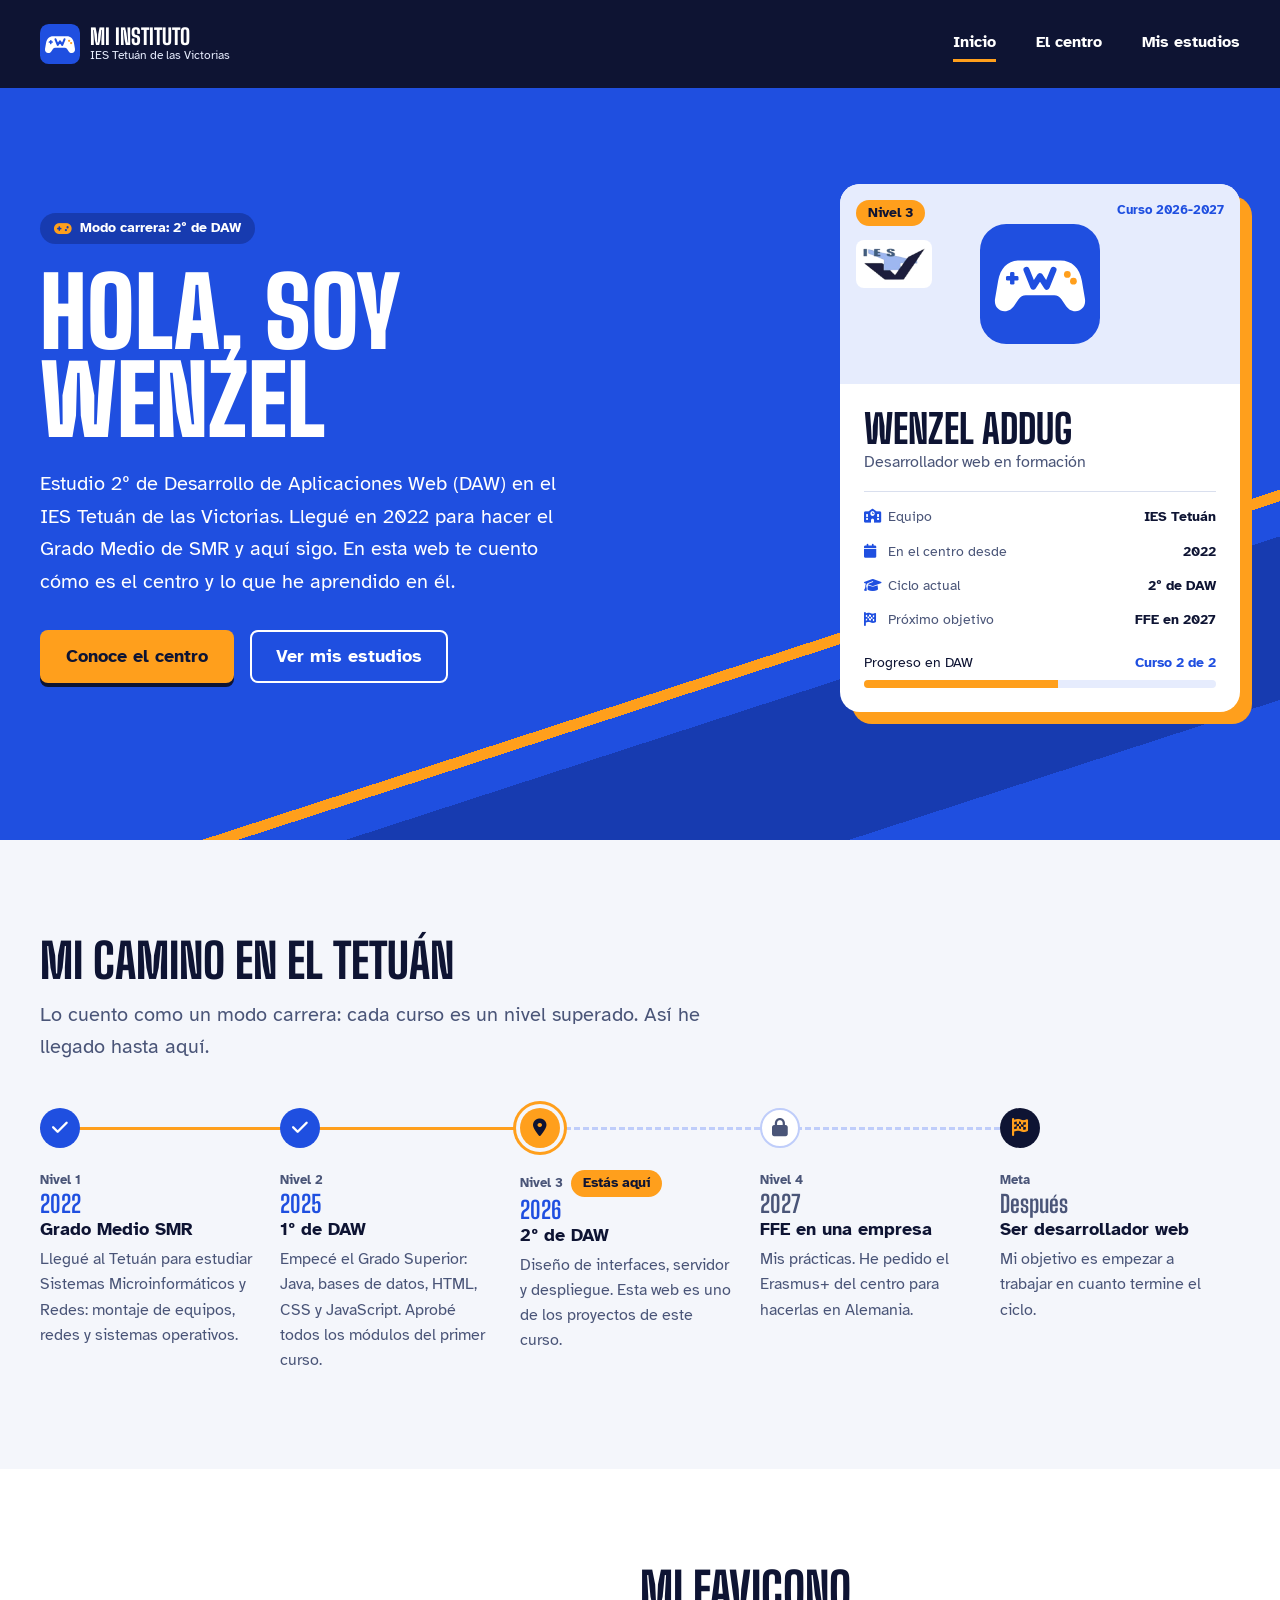
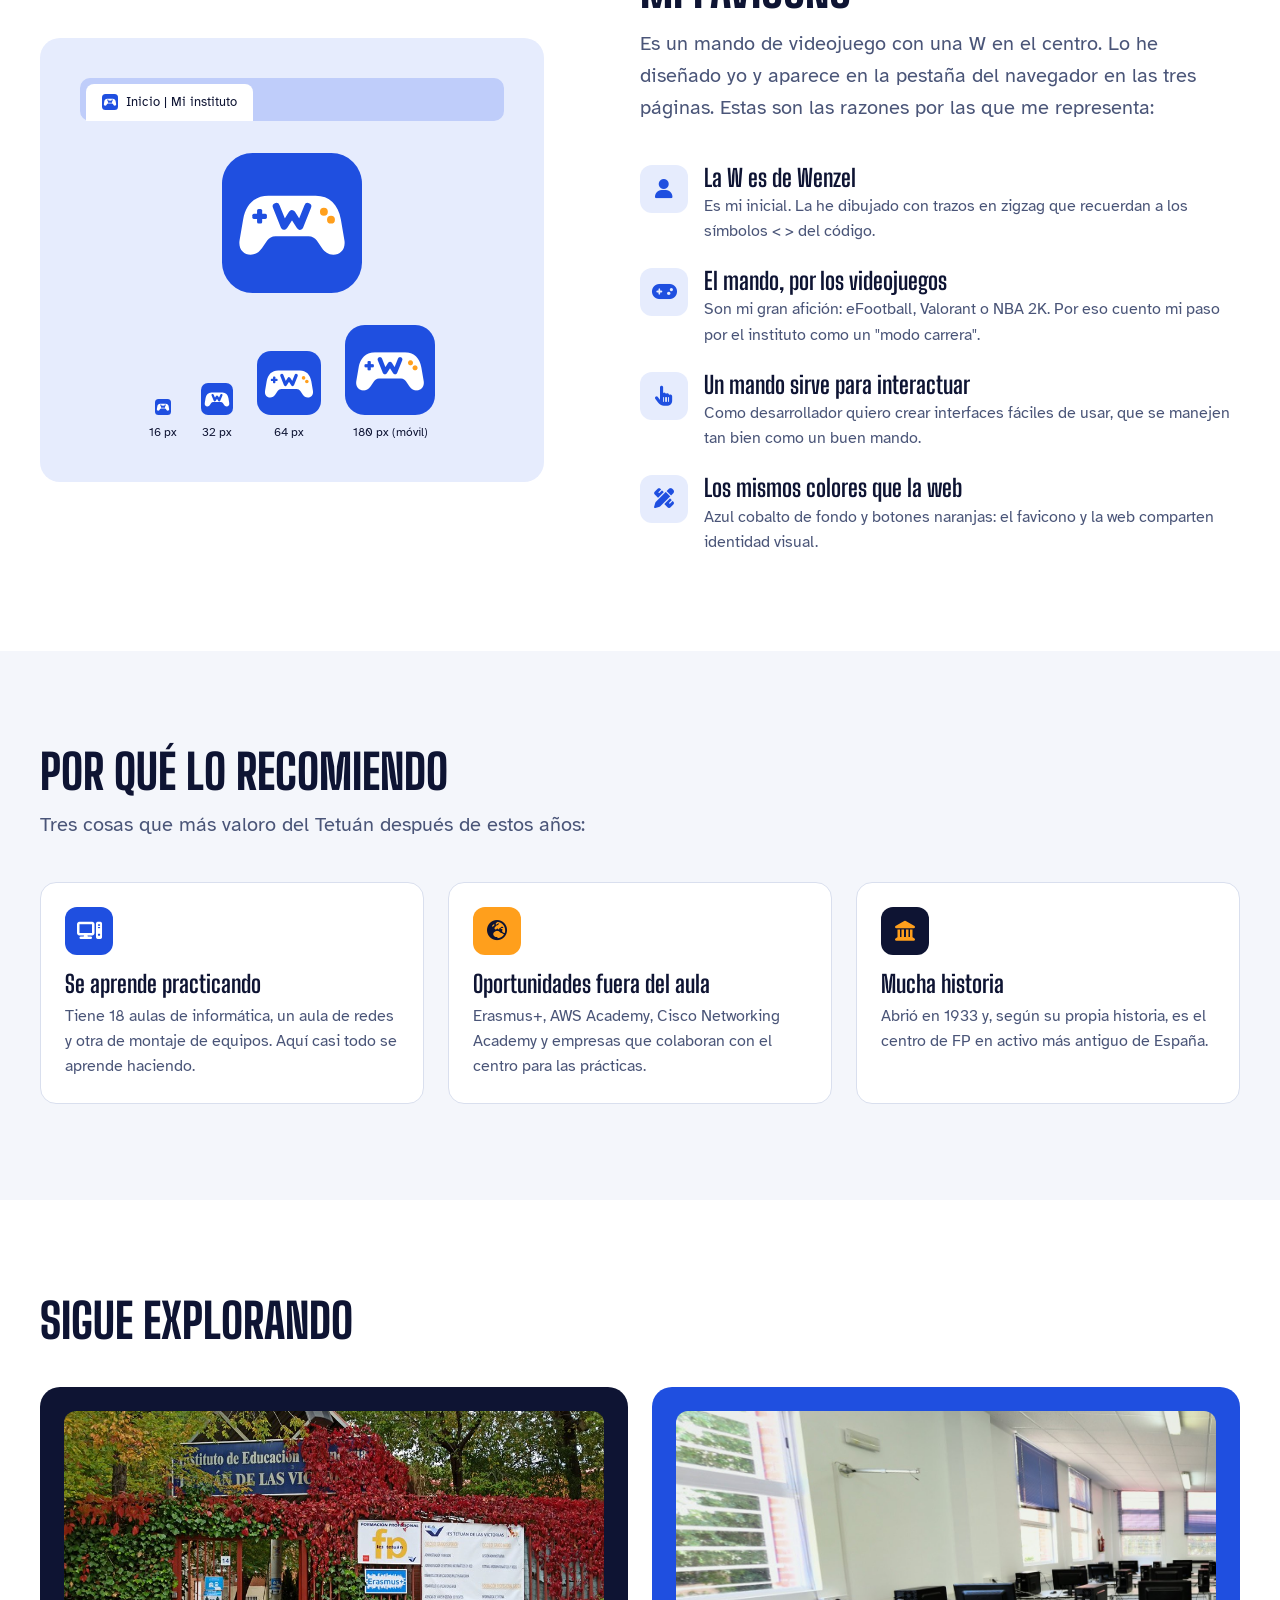
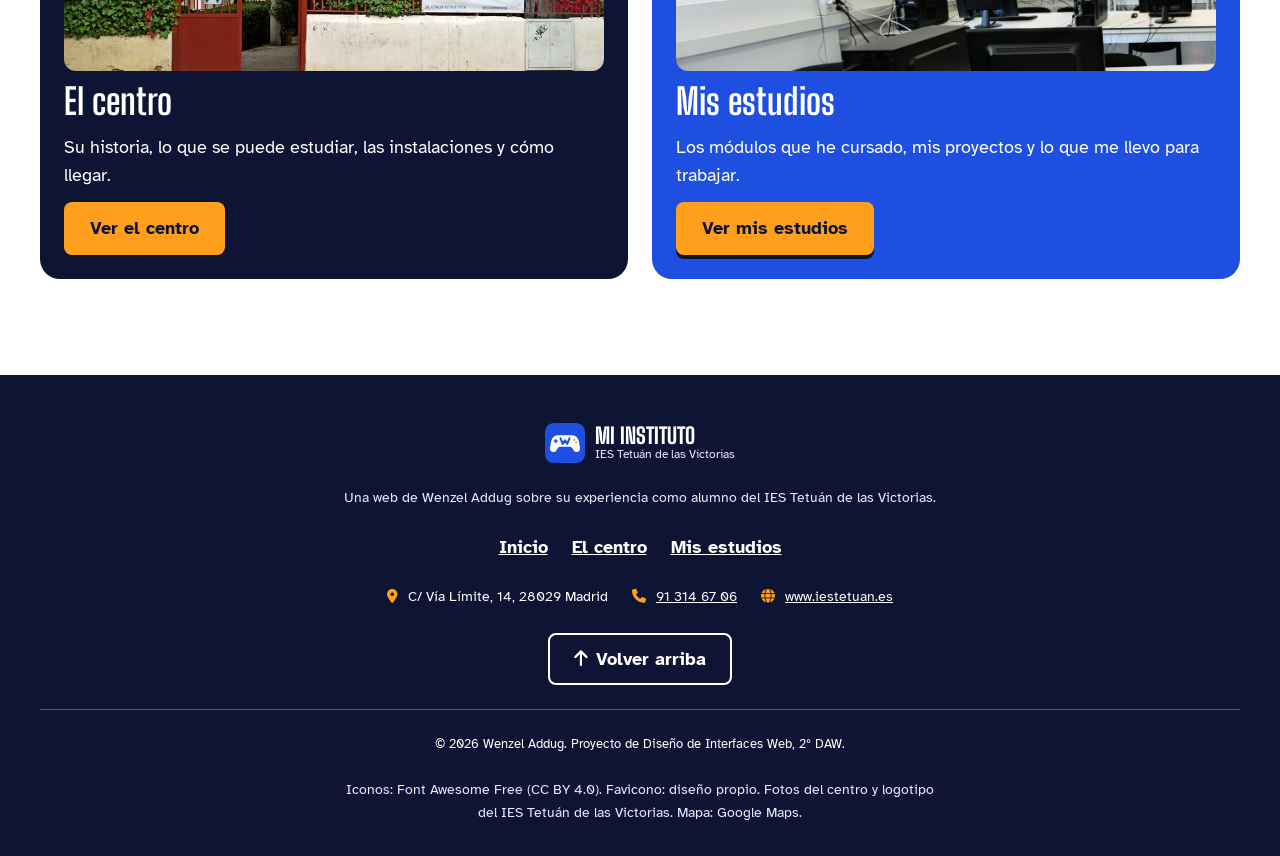
==== commit bb73f815: "Limpiar los comentarios del HTML y del CSS" ====
--- a/Mi Instituto Diseño Interface (Fase2)/index.html
+++ b/Mi Instituto Diseño Interface (Fase2)/index.html
@@ -25,7 +25,7 @@
     <!-- Enlace para saltar el menú con el teclado (solo se ve al pulsar Tab) -->
     <a href="#contenido" class="saltar">Saltar al contenido</a>
 
-    <!-- ===================== CABECERA ===================== -->
+    <!-- CABECERA -->
     <header class="cabecera" id="arriba">
         <div class="contenedor cabecera-contenido">
             <a href="index.html" class="logo">
@@ -62,7 +62,7 @@
 
     <main id="contenido">
 
-        <!-- ===================== HERO (modo carrera) ===================== -->
+        <!-- HERO (modo carrera) -->
         <section class="hero">
             <div class="contenedor hero-contenido">
 
@@ -103,7 +103,7 @@
             </div>
         </section>
 
-        <!-- ===================== MI CAMINO EN EL TETUÁN ===================== -->
+        <!-- MI CAMINO EN EL TETUÁN -->
         <section class="seccion" id="mi-camino">
             <div class="contenedor">
                 <div class="encabezado-seccion">
@@ -152,7 +152,7 @@
             </div>
         </section>
 
-        <!-- ===================== MI FAVICONO ===================== -->
+        <!-- MI FAVICONO -->
         <section class="seccion seccion-blanca" id="mi-favicono">
             <div class="contenedor favicono">
 
@@ -212,7 +212,7 @@
             </div>
         </section>
 
-        <!-- ===================== POR QUÉ LO RECOMIENDO ===================== -->
+        <!-- POR QUÉ LO RECOMIENDO -->
         <section class="seccion" id="por-que">
             <div class="contenedor">
                 <div class="encabezado-seccion">
@@ -239,7 +239,7 @@
             </div>
         </section>
 
-        <!-- ===================== SIGUE EXPLORANDO ===================== -->
+        <!-- SIGUE EXPLORANDO -->
         <section class="seccion seccion-blanca" id="sigue-explorando">
             <div class="contenedor">
                 <div class="encabezado-seccion">
@@ -264,7 +264,7 @@
 
     </main>
 
-    <!-- ===================== PIE DE PÁGINA ===================== -->
+    <!-- PIE DE PÁGINA -->
     <footer class="pie">
         <div class="contenedor pie-contenido">
             <a href="index.html" class="logo">
--- a/Mi Instituto Diseño Interface (Fase2)/css/estilos.css
+++ b/Mi Instituto Diseño Interface (Fase2)/css/estilos.css
@@ -1,73 +1,14 @@
-/*
-    Proyecto "Mi instituto" - Fase 2
-    Autor: Wenzel Addug (2º DAW, IES Tetuán de las Victorias)
-
-    Hoja de estilos de las tres páginas (index, centro y estudios).
-    Está hecha "mobile first": primero los estilos del móvil y al final
-    las media queries con min-width (576, 768, 992 y 1200 px), que son los
-    puntos de rotura que puse en el diseño de Figma.
-
-    Índice:
-     1. Fuentes
-     2. Variables
-     3. Estilos generales
-     4. Textos
-     5. Botones, etiquetas e insignias
-     6. Tarjetas
-     7. Cabecera y menú
-     8. Migas de pan
-     9. Secciones
-    10. Inicio
-    11. El centro (Flexbox)
-    12. Mis estudios (Grid)
-    13. Pie de página
-    14. Animaciones
-    15. Media queries
-*/
-
-
-/* ---------- 1. FUENTES ---------- */
-/* Las fuentes están descargadas en la carpeta fonts (así funcionan sin internet) */
-
-@font-face {
-    font-family: "Big Shoulders Display";
-    src: url("../fonts/big-shoulders-display-700.woff2") format("woff2");
-    font-weight: 700;
-    font-display: swap;
-}
-
-@font-face {
-    font-family: "Big Shoulders Display";
-    src: url("../fonts/big-shoulders-display-800.woff2") format("woff2");
-    font-weight: 800;
-    font-display: swap;
-}
-
-@font-face {
-    font-family: "Big Shoulders Display";
-    src: url("../fonts/big-shoulders-display-900.woff2") format("woff2");
-    font-weight: 900;
-    font-display: swap;
-}
-
-@font-face {
-    font-family: "Atkinson Hyperlegible";
-    src: url("../fonts/atkinson-hyperlegible-400.woff2") format("woff2");
-    font-weight: 400;
-    font-display: swap;
-}
-
-@font-face {
-    font-family: "Atkinson Hyperlegible";
-    src: url("../fonts/atkinson-hyperlegible-700.woff2") format("woff2");
-    font-weight: 700;
-    font-display: swap;
-}
-
-
-/* ---------- 2. VARIABLES ---------- */
-/* Los mismos colores que guardé como variables en Figma */
-
+/* Hoja de estilos de "Mi instituto" (fase 2) - Wenzel Addug, 2º DAW
+   Mobile first: primero el móvil y al final las media queries (576, 768, 992 y 1200px) */
+
+/* FUENTES */
+@font-face { font-family: "Big Shoulders Display"; src: url("../fonts/big-shoulders-display-700.woff2"); font-weight: 700; }
+@font-face { font-family: "Big Shoulders Display"; src: url("../fonts/big-shoulders-display-800.woff2"); font-weight: 800; }
+@font-face { font-family: "Big Shoulders Display"; src: url("../fonts/big-shoulders-display-900.woff2"); font-weight: 900; }
+@font-face { font-family: "Atkinson Hyperlegible"; src: url("../fonts/atkinson-hyperlegible-400.woff2"); font-weight: 400; }
+@font-face { font-family: "Atkinson Hyperlegible"; src: url("../fonts/atkinson-hyperlegible-700.woff2"); font-weight: 700; }
+
+/* COLORES (los mismos que en Figma) */
 :root {
     --color-tinta: #0E1433;
     --color-cobalto: #1F4FE0;
@@ -80,177 +21,68 @@
     --color-blanco: #FFFFFF;
     --color-texto-secundario: #4A5578;
     --color-borde: #D9DFEE;
-
-    --fuente-titulos: "Big Shoulders Display", Impact, sans-serif;
-    --fuente-texto: "Atkinson Hyperlegible", Arial, sans-serif;
-
-    /* Tamaños de texto del móvil (en la media query de 992px se cambian por los del ordenador) */
-    --texto-display: 3.75rem;     /* 60px */
-    --texto-h1: 3rem;             /* 48px */
-    --texto-h2: 2.25rem;          /* 36px */
-    --texto-h3: 1.75rem;          /* 28px */
-    --texto-h4: 1.375rem;         /* 22px */
-    --texto-entradilla: 1.125rem; /* 18px */
-    --texto-cuerpo: 1rem;         /* 16px */
-    --texto-pequeno: 0.875rem;    /* 14px */
-}
-
-
-/* ---------- 3. ESTILOS GENERALES ---------- */
-
-* {
-    box-sizing: border-box;
-}
-
-/* Al pulsar "Volver arriba" la página sube poco a poco */
-html {
-    scroll-behavior: smooth;
-}
+}
+
+/* GENERAL */
+* { box-sizing: border-box; }
+html { scroll-behavior: smooth; }
 
 body {
     margin: 0;
-    font-family: var(--fuente-texto);
-    font-size: var(--texto-cuerpo);
+    font-family: "Atkinson Hyperlegible", Arial, sans-serif;
     line-height: 1.6;
     color: var(--color-tinta);
     background-color: var(--color-nube);
 }
 
-/* Quito los márgenes que ponen los navegadores por defecto */
-h1, h2, h3, h4, p, ul, ol, dl, dd, figure {
-    margin: 0;
-}
-
-ul, ol {
-    padding: 0;
-    list-style: none;
-}
-
-/* Las imágenes nunca se salen de su caja */
-img {
-    display: block;
-    max-width: 100%;
-    height: auto;
-}
-
-address {
-    font-style: normal;
-}
-
-a {
-    color: var(--color-cobalto);
-}
-
-/* Contenedor centrado de 1200px (+ 20px de margen a cada lado) */
-.contenedor {
-    max-width: 1240px;
-    margin: 0 auto;
-    padding: 0 20px;
-}
-
-/* Texto que no se ve pero que sí lee el lector de pantalla */
-.oculto {
-    position: absolute;
-    width: 1px;
-    height: 1px;
-    overflow: hidden;
-    clip: rect(0 0 0 0);
-    white-space: nowrap;
-}
-
-/* Enlace "Saltar al contenido": está escondido arriba y baja cuando tiene el foco */
+h1, h2, h3, h4, p, ul, ol, dl, dd, figure { margin: 0; }
+ul, ol { padding: 0; list-style: none; }
+img { display: block; max-width: 100%; height: auto; }
+a { color: var(--color-cobalto); }
+address { font-style: normal; }
+
+/* Contorno naranja para ver dónde está el foco cuando se usa el teclado */
+a:focus, .menu-check:focus + .menu-boton { outline: 3px solid var(--color-naranja); outline-offset: 3px; }
+
+.contenedor { max-width: 1240px; margin: 0 auto; padding: 0 20px; }
+
+/* Texto que solo lee el lector de pantalla */
+.oculto { position: absolute; left: -9999px; }
+
+/* "Saltar al contenido": está escondido y aparece al pulsar Tab */
 .saltar {
     position: absolute;
-    top: -80px;
+    top: -60px;
     left: 16px;
     z-index: 100;
-    padding: 12px 16px;
-    border-radius: 8px;
+    padding: 10px 16px;
     background-color: var(--color-naranja);
     color: var(--color-tinta);
-    font-weight: 700;
-}
-
-.saltar:focus {
-    top: 16px;
-}
-
-/* Para que la cabecera fija no tape el principio del contenido */
-#contenido {
-    scroll-margin-top: 100px;
-}
-
-/* Foco visible para quien navega con el teclado (azul en zonas claras y naranja en las oscuras) */
-a:focus-visible,
-.menu-check:focus-visible + .menu-boton {
-    outline: 3px solid var(--color-cobalto);
-    outline-offset: 3px;
-}
-
-.cabecera a:focus-visible,
-.hero a:focus-visible,
-.seccion-azul a:focus-visible,
-.acceso a:focus-visible,
-.llamada a:focus-visible,
-.pie a:focus-visible,
-.menu-check:focus-visible + .menu-boton {
-    outline-color: var(--color-naranja);
-}
-
-
-/* ---------- 4. TEXTOS ---------- */
-
-/* Big Shoulders para los títulos */
-h1, h2, h3, h4,
-.titulo-display {
-    font-family: var(--fuente-titulos);
+}
+.saltar:focus { top: 16px; }
+
+/* TEXTOS */
+h1, h2, h3, h4, .titulo-display, .logo-nombre, .menu-lista a, .ficha-nombre, .nivel-anio, .hito-anio, .datos-rapidos strong {
+    font-family: "Big Shoulders Display", Impact, sans-serif;
     line-height: 1.05;
 }
 
-h1, h2 {
-    font-weight: 800;
-    text-transform: uppercase;
-}
-
-h3, h4 {
-    font-weight: 700;
-}
-
-h1 {
-    font-size: var(--texto-h1);
-}
-
-h2 {
-    font-size: var(--texto-h2);
-}
-
-h3 {
-    font-size: var(--texto-h3);
-}
-
-h4 {
-    font-size: var(--texto-h4);
-}
-
-/* El titular grande de la portada */
-.titulo-display {
-    font-size: var(--texto-display);
-    font-weight: 900;
-    line-height: 0.92;
-    text-transform: uppercase;
-}
-
-/* Texto que va debajo de los títulos */
-.entradilla {
-    font-size: var(--texto-entradilla);
-    line-height: 1.5;
+h1, h2, .titulo-display, .logo-nombre, .ficha-nombre { font-weight: 800; text-transform: uppercase; }
+h1 { font-size: 3rem; margin-bottom: 16px; }
+h2 { font-size: 2.25rem; margin-bottom: 12px; }
+h3 { font-size: 1.75rem; }
+h4, .tarjeta h3, .razon h3, .aprendizaje h3, .etapa-smr h3 { font-size: 1.375rem; }
+.titulo-display { margin: 24px 0; font-size: 3.75rem; font-weight: 900; line-height: 0.92; }
+
+/* Los textos pequeños van en em para que crezcan cuando el body es más grande */
+.entradilla { font-size: 1.125em; color: var(--color-texto-secundario); }
+
+.tarjeta p, .razon p, .aprendizaje p, .etapa-smr p, .nivel-texto, .hito, .datos-rapidos li, .curso-anio, .ficha-rol, figcaption {
+    font-size: 0.875em;
     color: var(--color-texto-secundario);
 }
 
-
-/* ---------- 5. BOTONES, ETIQUETAS E INSIGNIAS ---------- */
-
-/* Todos los botones miden 48px de alto, como en el prototipo */
+/* BOTONES, ETIQUETAS E INSIGNIAS */
 .boton {
     display: inline-flex;
     align-items: center;
@@ -260,102 +92,30 @@
     padding: 10px 24px;
     border: 2px solid transparent;
     border-radius: 8px;
-    font-family: var(--fuente-texto);
-    font-size: 1rem;
     font-weight: 700;
-    line-height: 1.5;
-    text-align: center;
     text-decoration: none;
-    transition: background-color 0.2s, color 0.2s, transform 0.2s, box-shadow 0.2s;
-}
-
-/* Principal: naranja con una sombra dura, como la tecla de un mando */
-.boton-principal {
-    background-color: var(--color-naranja);
-    color: var(--color-tinta);
-    box-shadow: 0 4px 0 var(--color-tinta);
-}
-
-.boton-principal:hover {
-    background-color: var(--color-naranja-oscuro);
-    transform: translateY(-2px);
-    box-shadow: 0 6px 0 var(--color-tinta);
-}
-
-/* Al pulsarlo se "hunde" */
-.boton-principal:active {
-    transform: translateY(2px);
-    box-shadow: 0 2px 0 var(--color-tinta);
-}
-
-/* Secundario: solo borde. En hover se rellena */
-.boton-secundario {
-    border-color: var(--color-tinta);
-    color: var(--color-tinta);
-}
-
-.boton-secundario:hover {
-    background-color: var(--color-tinta);
-    color: var(--color-blanco);
-}
-
-/* Para fondos oscuros: borde blanco */
-.boton-oscuro {
-    border-color: var(--color-blanco);
-    color: var(--color-blanco);
-}
-
-.boton-oscuro:hover {
-    background-color: var(--color-blanco);
-    color: var(--color-tinta);
-}
-
-/* Grupo de botones: en el móvil uno debajo de otro y ocupando todo el ancho */
-.botones {
-    display: flex;
-    flex-direction: column;
-    gap: 16px;
-}
-
-/* Etiquetas pequeñas (Superado, En curso, HTML...) */
-.etiqueta {
-    display: inline-block;
-    padding: 2px 12px;
-    border-radius: 20px;
-    font-family: var(--fuente-texto);
-    font-size: 0.875rem;
-    font-weight: 700;
-    line-height: 1.5;
-    white-space: nowrap;
-}
-
-.etiqueta-naranja {
-    background-color: var(--color-naranja);
-    color: var(--color-tinta);
-}
-
-.etiqueta-azul {
-    background-color: var(--color-cobalto-claro);
-    color: var(--color-cobalto-oscuro);
-}
-
-.etiqueta-neutra {
-    background-color: var(--color-blanco);
-    border: 1px solid var(--color-borde);
-    color: var(--color-tinta);
-}
-
-.etiqueta-oscura {
-    background-color: var(--color-tinta);
-    color: var(--color-blanco);
-}
-
-.etiqueta-cobalto {
-    background-color: var(--color-cobalto);
-    color: var(--color-blanco);
-}
-
-/* Insignias: el cuadrado de color con el icono dentro */
+    transition: 0.2s;
+}
+
+/* El principal tiene una sombra dura, como la tecla de un mando */
+.boton-principal { background-color: var(--color-naranja); color: var(--color-tinta); box-shadow: 0 4px 0 var(--color-tinta); }
+.boton-principal:hover { background-color: var(--color-naranja-oscuro); transform: translateY(-2px); }
+.boton-secundario { border-color: var(--color-tinta); color: var(--color-tinta); }
+.boton-secundario:hover { background-color: var(--color-tinta); color: var(--color-blanco); }
+.boton-oscuro { border-color: var(--color-blanco); color: var(--color-blanco); }
+.boton-oscuro:hover { background-color: var(--color-blanco); color: var(--color-tinta); }
+
+/* En el móvil los botones van uno debajo de otro */
+.botones { display: flex; flex-direction: column; gap: 16px; }
+
+.etiqueta { display: inline-block; padding: 2px 12px; border-radius: 20px; font-size: 0.875rem; font-weight: 700; }
+.etiqueta-naranja { background-color: var(--color-naranja); color: var(--color-tinta); }
+.etiqueta-azul { background-color: var(--color-cobalto-claro); color: var(--color-cobalto-oscuro); }
+.etiqueta-neutra { background-color: var(--color-blanco); border: 1px solid var(--color-borde); }
+.etiqueta-oscura { background-color: var(--color-tinta); color: var(--color-blanco); }
+.etiqueta-cobalto { background-color: var(--color-cobalto); color: var(--color-blanco); }
+
+/* Insignia: el cuadrado con el icono */
 .insignia {
     display: inline-flex;
     align-items: center;
@@ -368,108 +128,25 @@
     color: var(--color-cobalto);
     font-size: 1.25rem;
 }
-
-.insignia-azul {
-    background-color: var(--color-cobalto);
-    color: var(--color-blanco);
-}
-
-.insignia-naranja {
-    background-color: var(--color-naranja);
-    color: var(--color-tinta);
-}
-
-.insignia-tinta {
-    background-color: var(--color-tinta);
-    color: var(--color-naranja);
-}
-
-
-/* ---------- 6. TARJETAS ---------- */
-
-.tarjeta {
-    padding: 24px;
-    border: 1px solid var(--color-borde);
-    border-radius: 16px;
-    background-color: var(--color-blanco);
-    color: var(--color-tinta);
-    transition: border-color 0.2s;
-}
-
-/* Las tarjetas no son enlaces, así que en hover solo cambia el borde (no se mueven) */
-.tarjeta:hover {
-    border-color: var(--color-cobalto-medio);
-}
-
-.tarjeta h3,
-.tarjeta h4 {
-    margin: 16px 0 8px;
-    font-size: var(--texto-h4);
-}
-
-.tarjeta p {
-    font-size: var(--texto-pequeno);
-    color: var(--color-texto-secundario);
-}
-
-
-/* ---------- 7. CABECERA Y MENÚ ---------- */
-
-/* La cabecera se queda fija arriba al hacer scroll */
-.cabecera {
-    position: sticky;
-    top: 0;
-    z-index: 50;
-    background-color: var(--color-tinta);
-    color: var(--color-blanco);
-}
-
-.cabecera-contenido {
-    display: flex;
-    align-items: center;
-    justify-content: space-between;
-    height: 64px;
-}
-
-/* Logo: favicono + nombre de la web (se usa también en el pie) */
-.logo {
-    display: flex;
-    align-items: center;
-    gap: 10px;
-    color: var(--color-blanco);
-    text-decoration: none;
-}
-
-.logo img {
-    width: 32px;
-    height: 32px;
-}
-
-.logo-nombre {
-    display: block;
-    font-family: var(--fuente-titulos);
-    font-size: 1.25rem;
-    font-weight: 800;
-    line-height: 1.1;
-    text-transform: uppercase;
-}
-
-.logo-centro {
-    display: block;
-    font-size: 0.75rem;
-    line-height: 1.3;
-    color: var(--color-cobalto-claro);
-}
-
-/* El checkbox no se ve, pero se puede usar con el teclado (no le pongo display:none) */
-.menu-check {
-    position: absolute;
-    width: 1px;
-    height: 1px;
-    opacity: 0;
-}
-
-/* Botón hamburguesa de 44 x 44px */
+.insignia-azul { background-color: var(--color-cobalto); color: var(--color-blanco); }
+.insignia-naranja { background-color: var(--color-naranja); color: var(--color-tinta); }
+.insignia-tinta { background-color: var(--color-tinta); color: var(--color-naranja); }
+
+.tarjeta { padding: 24px; border: 1px solid var(--color-borde); border-radius: 16px; background-color: var(--color-blanco); color: var(--color-tinta); }
+.tarjeta h3, .tarjeta h4 { margin: 16px 0 8px; }
+
+/* CABECERA Y MENÚ */
+/* sticky: la cabecera se queda arriba al hacer scroll */
+.cabecera { position: sticky; top: 0; z-index: 50; background-color: var(--color-tinta); }
+.cabecera-contenido { display: flex; align-items: center; justify-content: space-between; height: 64px; }
+
+.logo { display: flex; align-items: center; gap: 10px; color: var(--color-blanco); text-decoration: none; }
+.logo-nombre { display: block; font-size: 1.375rem; }
+.logo-centro { display: block; font-size: 0.75rem; line-height: 1.2; color: var(--color-cobalto-claro); }
+
+/* Menú del móvil sin JavaScript: el checkbox no se ve y el label hace de botón */
+.menu-check { position: absolute; width: 1px; height: 1px; opacity: 0; }
+
 .menu-boton {
     display: flex;
     align-items: center;
@@ -478,25 +155,15 @@
     height: 44px;
     border: 1px solid rgba(255, 255, 255, 0.3);
     border-radius: 8px;
-    background-color: rgba(255, 255, 255, 0.08);
+    color: var(--color-blanco);
     font-size: 1.375rem;
     cursor: pointer;
 }
 
-.icono-cerrar {
-    display: none;
-}
-
-/* Cuando el checkbox está marcado cambio el icono: de hamburguesa a X */
-.menu-check:checked + .menu-boton .icono-abrir {
-    display: none;
-}
-
-.menu-check:checked + .menu-boton .icono-cerrar {
-    display: inline-block;
-}
-
-/* En el móvil el menú ocupa toda la pantalla y está oculto */
+/* Cuando el checkbox está marcado cambia el icono y se enseña el menú */
+.icono-cerrar, .menu-check:checked + .menu-boton .icono-abrir { display: none; }
+.menu-check:checked + .menu-boton .icono-cerrar { display: inline-block; }
+
 .menu {
     display: none;
     position: fixed;
@@ -507,192 +174,61 @@
     flex-direction: column;
     justify-content: space-between;
     padding: 8px 20px 40px;
-    overflow-y: auto;
     background-color: var(--color-tinta);
 }
-
-/* Se enseña cuando se marca el checkbox (al pulsar la hamburguesa) */
-.menu-check:checked ~ .menu {
-    display: flex;
-}
+.menu-check:checked ~ .menu { display: flex; }
 
 .menu-lista a {
     display: flex;
     align-items: center;
     justify-content: space-between;
     padding: 20px 0;
-    border-bottom: 1px solid rgba(255, 255, 255, 0.12);
-    font-family: var(--fuente-titulos);
+    border-bottom: 1px solid rgba(255, 255, 255, 0.15);
+    color: var(--color-blanco);
     font-size: 2.25rem;
     font-weight: 800;
-    line-height: 1.1;
     text-transform: uppercase;
-    color: var(--color-blanco);
     text-decoration: none;
 }
-
-.menu-lista a i {
-    font-size: 1.25rem;
-    color: var(--color-naranja);
-}
-
-/* La página en la que estoy */
-.menu-lista a.activo {
-    color: var(--color-naranja);
-}
-
-.menu-datos {
-    padding-top: 24px;
-    font-size: 0.875rem;
-    color: var(--color-cobalto-claro);
-}
-
-.menu-datos-centro {
-    font-weight: 700;
-    color: var(--color-blanco);
-}
-
-
-/* ---------- 8. MIGAS DE PAN ---------- */
-
-.migas {
-    padding: 12px 0;
-    border-bottom: 1px solid var(--color-borde);
-    background-color: var(--color-blanco);
-    font-size: 0.875rem;
-}
-
-.migas ol {
-    display: flex;
-    flex-wrap: wrap;
-    gap: 8px;
-}
-
-.migas li {
-    display: flex;
-    align-items: center;
-    gap: 8px;
-}
-
-.migas .fa-house {
-    color: var(--color-cobalto);
-}
-
-.migas .fa-chevron-right {
-    font-size: 0.625rem;
-    color: var(--color-texto-secundario);
-}
-
-.migas span {
-    font-weight: 700;
-}
-
-
-/* ---------- 9. SECCIONES ---------- */
-
-.seccion {
-    padding: 64px 0;
-}
-
-.seccion-blanca {
-    background-color: var(--color-blanco);
-}
-
-.seccion-azul {
-    background-color: var(--color-cobalto);
-    color: var(--color-blanco);
-}
-
-.seccion-azul .entradilla {
-    color: var(--color-blanco);
-}
-
-/* Título y entradilla de cada sección */
-.encabezado-seccion {
-    max-width: 720px;
-    margin-bottom: 40px;
-}
-
-.encabezado-seccion h2 {
-    margin-bottom: 12px;
-}
-
-/* Cabecera de las páginas interiores (El centro y Mis estudios) */
-.cabecera-pagina {
-    padding: 32px 0 64px;
-}
-
-.cabecera-pagina-contenido {
-    display: flex;
-    flex-direction: column;
-    gap: 32px;
-}
-
-.cabecera-pagina h1 {
-    margin-bottom: 16px;
-}
-
-.cabecera-pagina-imagen img {
-    width: 100%;
-    aspect-ratio: 4 / 3;
-    object-fit: cover;
-    border-radius: 16px;
-}
-
-
-/* ---------- 10. INICIO ---------- */
-
-/* HERO: fondo azul con la franja diagonal (una línea naranja y una banda más oscura) */
+.menu-lista i { font-size: 1.25rem; color: var(--color-naranja); }
+.menu-lista .activo { color: var(--color-naranja); }
+.menu-datos { font-size: 0.875rem; color: var(--color-cobalto-claro); }
+.menu-datos-centro { font-weight: 700; color: var(--color-blanco); }
+
+/* Migas de pan */
+.migas { padding: 12px 0; border-bottom: 1px solid var(--color-borde); background-color: var(--color-blanco); font-size: 0.875rem; }
+.migas ol, .migas li { display: flex; align-items: center; gap: 8px; }
+.migas i { font-size: 0.75rem; color: var(--color-cobalto); }
+.migas span { font-weight: 700; }
+
+/* SECCIONES */
+.seccion { padding: 64px 0; }
+.seccion-blanca { background-color: var(--color-blanco); }
+.seccion-azul { background-color: var(--color-cobalto); color: var(--color-blanco); }
+.seccion-azul .entradilla { color: var(--color-blanco); }
+.encabezado-seccion { max-width: 720px; margin-bottom: 40px; }
+
+/* Cajas que en el móvil van en columna y en el ordenador en fila */
+.hero-contenido, .cabecera-pagina-contenido, .favicono, .ubicacion { display: flex; flex-direction: column; gap: 40px; }
+.tarjetas-tres, .accesos, .razones, .hitos, .familias, .datos-rapidos, .ubicacion-datos, .llamada { display: flex; flex-direction: column; gap: 24px; }
+
+.cabecera-pagina { padding: 32px 0 64px; }
+.cabecera-pagina-imagen img { width: 100%; height: 300px; object-fit: cover; border-radius: 16px; }
+
+/* INICIO */
+/* Fondo azul con la franja diagonal: una línea naranja y una banda más oscura */
 .hero {
     padding: 40px 0 64px;
-    background-color: var(--color-cobalto);
-    background-image: linear-gradient(162deg,
-        var(--color-cobalto) 70%,
-        var(--color-naranja) 70%,
-        var(--color-naranja) 71%,
-        var(--color-cobalto) 71%,
-        var(--color-cobalto) 74%,
-        var(--color-cobalto-oscuro) 74%,
-        var(--color-cobalto-oscuro) 88%,
-        var(--color-cobalto) 88%);
+    background: linear-gradient(162deg, var(--color-cobalto) 70%, var(--color-naranja) 70%, var(--color-naranja) 71%,
+        var(--color-cobalto) 71%, var(--color-cobalto) 74%, var(--color-cobalto-oscuro) 74%, var(--color-cobalto-oscuro) 88%, var(--color-cobalto) 88%);
     color: var(--color-blanco);
-    overflow: hidden;
-}
-
-.hero-contenido {
-    display: flex;
-    flex-direction: column;
-    gap: 48px;
-}
-
-/* Chip de "Modo carrera" */
-.chip {
-    display: inline-flex;
-    align-items: center;
-    gap: 8px;
-    padding: 4px 16px 4px 12px;
-    border-radius: 20px;
-    background-color: var(--color-cobalto-oscuro);
-    font-size: 0.875rem;
-    font-weight: 700;
-}
-
-.chip i {
-    color: var(--color-naranja);
-}
-
-.hero .titulo-display {
-    margin: 24px 0;
-}
-
-.hero-entradilla {
-    max-width: 540px;
-    margin-bottom: 32px;
-    font-size: var(--texto-entradilla);
-    line-height: 1.5;
-}
-
-/* FICHA DE JUGADOR */
+}
+
+.chip { display: inline-flex; align-items: center; gap: 8px; padding: 4px 14px; border-radius: 20px; background-color: var(--color-cobalto-oscuro); font-size: 0.875rem; font-weight: 700; }
+.chip i { color: var(--color-naranja); }
+.hero-entradilla { max-width: 540px; margin-bottom: 32px; font-size: 1.125em; }
+
+/* Ficha de jugador */
 .ficha {
     width: 100%;
     max-width: 400px;
@@ -702,154 +238,33 @@
     color: var(--color-tinta);
     box-shadow: 12px 12px 0 var(--color-naranja);
 }
-
-.ficha-cabecera {
-    position: relative;
-    display: flex;
-    align-items: center;
-    justify-content: center;
-    height: 200px;
-    background-color: var(--color-cobalto-claro);
-}
-
-.ficha-nivel {
-    position: absolute;
-    top: 16px;
-    left: 16px;
-}
-
-.ficha-escudo {
-    position: absolute;
-    top: 56px;
-    left: 16px;
-    width: 76px;
-    height: 48px;
-    padding: 4px 6px;
-    border-radius: 8px;
-    background-color: var(--color-blanco);
-    object-fit: contain;
-}
-
-.ficha-curso {
-    position: absolute;
-    top: 16px;
-    right: 16px;
-    font-size: 0.8125rem;
-    font-weight: 700;
-    color: var(--color-cobalto);
-}
-
-.ficha-foto {
-    width: 120px;
-    height: 120px;
-}
-
-.ficha-datos {
-    padding: 24px;
-}
-
-.ficha-nombre {
-    font-family: var(--fuente-titulos);
-    font-size: 2.5rem;
-    font-weight: 800;
-    line-height: 1;
-    text-transform: uppercase;
-}
-
-.ficha-rol {
-    margin-top: 4px;
-    padding-bottom: 16px;
-    border-bottom: 1px solid var(--color-borde);
-    font-size: 0.875rem;
-    color: var(--color-texto-secundario);
-}
-
-.ficha-lista {
-    padding: 8px 0;
-}
-
-.ficha-lista li {
-    display: flex;
-    justify-content: space-between;
-    gap: 16px;
-    padding: 6px 0;
-    font-size: 0.875rem;
-}
-
-.ficha-lista span {
-    color: var(--color-texto-secundario);
-}
-
-.ficha-lista i {
-    width: 20px;
-    color: var(--color-cobalto);
-}
-
-.progreso p {
-    display: flex;
-    justify-content: space-between;
-    margin-bottom: 8px;
-    font-size: 0.8125rem;
-    color: var(--color-texto-secundario);
-}
-
-.progreso strong {
-    color: var(--color-cobalto);
-}
-
-/* Barra de progreso: el relleno se anima al cargar la página */
-.barra {
-    height: 8px;
-    overflow: hidden;
-    border-radius: 4px;
-    background-color: var(--color-cobalto-claro);
-}
-
-.barra-relleno {
-    display: block;
-    width: 55%;
-    height: 100%;
-    border-radius: 4px;
-    background-color: var(--color-naranja);
-    animation: llenar 1.2s 0.6s ease-out backwards;
-}
-
-/* MI CAMINO: línea de niveles. En el móvil va en vertical */
-.nivel {
-    position: relative;
-    padding: 0 0 32px 60px;
-}
-
-/* La línea que une un nivel con el siguiente (la hago con ::before) */
-.nivel::before {
-    content: "";
-    position: absolute;
-    top: 44px;
-    bottom: 4px;
-    left: 19px;
-    border-left: 3px solid var(--color-naranja);
-}
-
-/* Lo que todavía no he hecho va con línea discontinua */
-.nivel-actual::before,
-.nivel-bloqueado::before {
-    border-left: 3px dashed var(--color-cobalto-medio);
-}
-
-/* El último nivel no tiene línea */
-.nivel-meta {
-    padding-bottom: 0;
-}
-
-.nivel-meta::before {
-    display: none;
-}
-
-/* El círculo de cada nivel */
+.ficha-cabecera { position: relative; display: flex; align-items: center; justify-content: center; height: 200px; background-color: var(--color-cobalto-claro); }
+.ficha-nivel, .ficha-escudo, .ficha-curso { position: absolute; top: 16px; left: 16px; }
+.ficha-escudo { top: 56px; width: 76px; height: 48px; padding: 4px 6px; border-radius: 8px; background-color: var(--color-blanco); object-fit: contain; }
+.ficha-curso { left: auto; right: 16px; font-size: 0.8125rem; font-weight: 700; color: var(--color-cobalto); }
+.ficha-foto { width: 120px; }
+.ficha-datos { padding: 24px; }
+.ficha-nombre { font-size: 2.5rem; }
+.ficha-rol { padding-bottom: 16px; border-bottom: 1px solid var(--color-borde); }
+.ficha-lista { padding: 8px 0; }
+.ficha-lista li, .progreso p { display: flex; justify-content: space-between; gap: 16px; padding: 6px 0; font-size: 0.875rem; }
+.ficha-lista span { color: var(--color-texto-secundario); }
+.ficha-lista i, .progreso strong { color: var(--color-cobalto); }
+.ficha-lista i { width: 20px; }
+
+/* Barra de progreso (se llena con la animación "llenar") */
+.barra { height: 8px; overflow: hidden; border-radius: 4px; background-color: var(--color-cobalto-claro); }
+.barra-relleno { display: block; width: 55%; height: 100%; background-color: var(--color-naranja); animation: llenar 1.5s ease-out; }
+
+/* Mi camino: en el móvil la línea va en vertical (es el borde izquierdo de cada nivel) */
+.nivel { position: relative; margin-left: 19px; padding: 0 0 32px 40px; border-left: 3px solid var(--color-naranja); }
+.nivel-actual, .nivel-bloqueado { border-left: 3px dashed var(--color-cobalto-medio); }
+.nivel-meta { padding-bottom: 0; border-color: transparent; }
+
 .nivel-punto {
     position: absolute;
     top: 0;
-    left: 0;
+    left: -22px;
     display: flex;
     align-items: center;
     justify-content: center;
@@ -859,1061 +274,193 @@
     background-color: var(--color-cobalto);
     color: var(--color-blanco);
 }
-
-.nivel-actual .nivel-punto {
-    background-color: var(--color-naranja);
-    color: var(--color-tinta);
-    box-shadow: 0 0 0 4px var(--color-nube), 0 0 0 7px var(--color-naranja);
-    animation: latido 2s ease-in-out infinite;
-}
-
-.nivel-bloqueado .nivel-punto {
-    border: 2px solid var(--color-cobalto-medio);
-    background-color: var(--color-blanco);
-    color: var(--color-texto-secundario);
-}
-
-.nivel-meta .nivel-punto {
-    background-color: var(--color-tinta);
-    color: var(--color-naranja);
-}
-
-.nivel-numero {
-    display: flex;
-    flex-wrap: wrap;
-    align-items: center;
-    gap: 8px;
-    font-size: 0.8125rem;
-    font-weight: 700;
-    color: var(--color-texto-secundario);
-}
-
-.nivel-anio {
-    margin-bottom: 4px;
-    font-family: var(--fuente-titulos);
-    font-size: 1.5rem;
-    font-weight: 700;
-    line-height: 1.3;
-    color: var(--color-cobalto);
-}
-
-.nivel-bloqueado .nivel-anio,
-.nivel-meta .nivel-anio {
-    color: var(--color-texto-secundario);
-}
-
-.nivel h3 {
-    margin-bottom: 8px;
-    font-family: var(--fuente-texto);
-    font-size: 1.125rem;
-}
-
-.nivel-texto {
-    font-size: var(--texto-pequeno);
-    color: var(--color-texto-secundario);
-}
-
-/* MI FAVICONO */
-.favicono {
-    display: flex;
-    flex-direction: column;
-    gap: 40px;
-}
-
-.favicono-muestra {
-    display: flex;
-    flex-direction: column;
-    align-items: center;
-    gap: 32px;
-    padding: 24px;
-    border-radius: 20px;
-    background-color: var(--color-cobalto-claro);
-}
-
-/* Imitación de la pestaña del navegador */
-.pestana-barra {
-    align-self: stretch;
-    padding: 6px 6px 0;
-    border-radius: 10px;
-    background-color: var(--color-cobalto-medio);
-}
-
-.pestana {
-    display: inline-flex;
-    align-items: center;
-    gap: 8px;
-    padding: 8px 16px;
-    border-radius: 8px 8px 0 0;
-    background-color: var(--color-blanco);
-    font-size: 0.8125rem;
-}
-
-.favicono-grande {
-    width: 140px;
-    height: 140px;
-}
-
-.favicono-tamanos {
-    display: flex;
-    align-items: flex-end;
-    justify-content: center;
-    gap: 24px;
-}
-
-.favicono-tamanos li {
-    display: flex;
-    flex-direction: column;
-    align-items: center;
-    gap: 8px;
-    font-size: 0.75rem;
-    color: var(--color-texto-secundario);
-}
-
-/* El de 180px no cabe en el móvil */
-.favicono-tamanos .tamano-movil {
-    display: none;
-}
-
-.favicono-texto .encabezado-seccion {
-    margin-bottom: 32px;
-}
-
-.razones {
-    display: flex;
-    flex-direction: column;
-    gap: 24px;
-}
-
-.razon {
-    display: flex;
-    align-items: flex-start;
-    gap: 16px;
-}
-
-.razon h3 {
-    margin-bottom: 4px;
-    font-size: var(--texto-h4);
-}
-
-.razon p {
-    font-size: var(--texto-pequeno);
-    color: var(--color-texto-secundario);
-}
-
-/* POR QUÉ LO RECOMIENDO: tres tarjetas */
-.tarjetas-tres {
-    display: flex;
-    flex-direction: column;
-    gap: 24px;
-}
-
-/* SIGUE EXPLORANDO: las dos tarjetas que llevan a las otras páginas */
-.accesos {
-    display: flex;
-    flex-direction: column;
-    gap: 24px;
-}
-
-.acceso {
-    display: flex;
-    flex-direction: column;
-    align-items: flex-start;
-    gap: 12px;
-    padding: 24px;
-    border-radius: 20px;
-    color: var(--color-blanco);
-    transition: transform 0.2s;
-}
-
-/* Estas sí llevan a otra página, por eso suben un poco en hover */
-.acceso:hover {
-    transform: translateY(-4px);
-}
-
-.acceso-oscuro {
-    background-color: var(--color-tinta);
-}
-
-.acceso-azul {
-    background-color: var(--color-cobalto);
-}
-
-.acceso img {
-    width: 100%;
-    height: 220px;
-    margin-bottom: 8px;
-    object-fit: cover;
-    border-radius: 12px;
-}
-
-.acceso p {
-    margin-bottom: 8px;
-}
-
-
-/* ---------- 11. EL CENTRO (FLEXBOX) ---------- */
-
-/* Datos rápidos: 1933, 3 y 18. En el móvil uno debajo de otro, con el texto al lado del número */
-.datos-rapidos {
-    display: flex;
-    flex-direction: column;
-    gap: 16px;
-    margin-top: 32px;
-}
-
-.datos-rapidos li {
-    display: flex;
-    align-items: center;
-    gap: 16px;
-    padding-left: 16px;
-    border-left: 4px solid var(--color-naranja);
-    font-size: var(--texto-pequeno);
-    color: var(--color-texto-secundario);
-}
-
-.datos-rapidos strong {
-    font-family: var(--fuente-titulos);
-    font-size: var(--texto-h1);
-    font-weight: 800;
-    line-height: 1;
-    color: var(--color-cobalto);
-}
-
-/* Historia: en el móvil un hito debajo de otro */
-.hitos {
-    display: flex;
-    flex-direction: column;
-    gap: 32px;
-}
-
-.hito {
-    padding-top: 16px;
-    border-top: 3px solid var(--color-cobalto-medio);
-    font-size: var(--texto-pequeno);
-    color: var(--color-texto-secundario);
-}
-
-.hito-anio {
-    margin-bottom: 8px;
-    font-family: var(--fuente-titulos);
-    font-size: var(--texto-h3);
-    font-weight: 700;
-    line-height: 1.1;
-    color: var(--color-cobalto);
-}
-
-/* El último (Hoy) va en naranja */
-.hito-hoy {
-    border-top-color: var(--color-naranja);
-}
-
-.hito-hoy .hito-anio {
-    color: var(--color-naranja-oscuro);
-}
-
-/* Familias profesionales */
-.familias {
-    display: flex;
-    flex-direction: column;
-    gap: 24px;
-}
-
-.familia-cabecera {
-    display: flex;
-    align-items: center;
-    justify-content: space-between;
-    gap: 12px;
-}
-
-/* La mía tiene el borde naranja */
-.familia-mia {
-    border: 2px solid var(--color-naranja);
-}
-
-.familia-mia:hover {
-    border-color: var(--color-naranja);
-}
-
-.familia-ciclos dt {
-    margin-top: 16px;
-}
-
-.familia-ciclos dd {
-    margin-top: 6px;
-    font-size: var(--texto-pequeno);
-}
-
-/* Instalaciones: con flex-wrap las tarjetas bajan solas a la siguiente fila.
-   Cada tarjeta mide como mínimo 260px, así salen 4, 2 o 1 por fila según la pantalla */
-.instalaciones {
-    display: flex;
-    flex-wrap: wrap;
-    gap: 16px;
-}
-
-.instalaciones > article {
-    flex: 1 1 260px;
-}
-
-/* Más allá de las clases: tarjetas blancas sobre el fondo azul.
-   Con 300px de base salen 1 o 2 por fila (en el ordenador las pongo las 4 en fila) */
-.servicios {
-    display: flex;
-    flex-wrap: wrap;
-    gap: 16px;
-}
-
-.servicios > article {
-    flex: 1 1 300px;
-    border: none;
-}
-
-.otros-proyectos {
-    display: flex;
-    flex-wrap: wrap;
-    align-items: center;
-    gap: 12px;
-    margin-top: 40px;
-    font-size: var(--texto-pequeno);
-}
-
-.otros-proyectos ul {
-    display: flex;
-    flex-wrap: wrap;
-    gap: 8px;
-}
-
-/* Dónde está: el mapa y los datos */
-.ubicacion {
-    display: flex;
-    flex-direction: column;
-    gap: 40px;
-}
-
-.ubicacion-mapa img {
-    border-radius: 16px;
-}
-
-.ubicacion-mapa figcaption {
-    margin-top: 8px;
-    font-size: 0.8125rem;
-    color: var(--color-texto-secundario);
-}
-
-.ubicacion-datos {
-    display: flex;
-    flex-direction: column;
-    align-items: flex-start;
-    gap: 24px;
-}
-
-.centro-nombre {
-    display: flex;
-    align-items: center;
-    gap: 16px;
-}
-
-.centro-nombre img {
-    width: 72px;
-    padding: 6px 8px;
-    border: 1px solid var(--color-borde);
-    border-radius: 10px;
-    background-color: var(--color-blanco);
-}
-
-.lista-contacto li {
-    display: flex;
-    align-items: baseline;
-    gap: 12px;
-    padding: 6px 0;
-}
-
-.lista-contacto i {
-    width: 20px;
-    text-align: center;
-    color: var(--color-cobalto);
-}
-
-.lista-contacto a {
-    color: var(--color-tinta);
-}
-
-.entorno {
-    align-self: stretch;
-}
-
-.entorno h3 {
-    margin-top: 0;
-}
-
-
-/* ---------- 12. MIS ESTUDIOS (GRID) ---------- */
-
-/* Mi recorrido: SMR > 1º DAW > 2º DAW */
-.recorrido {
-    display: flex;
-    flex-wrap: wrap;
-    gap: 8px;
-    margin-top: 24px;
-}
-
-.recorrido li {
-    display: flex;
-    align-items: center;
-    gap: 8px;
-}
-
-.recorrido i {
-    font-size: 0.75rem;
-    color: var(--color-texto-secundario);
-}
-
-/* Etapa anterior (SMR) */
-.etapa-smr {
-    display: flex;
-    flex-direction: column;
-    gap: 16px;
-    padding: 24px;
-    border-radius: 16px;
-    background-color: var(--color-cobalto-claro);
-}
-
-.etapa-titulo {
-    display: flex;
-    flex-wrap: wrap;
-    align-items: center;
-    gap: 8px 12px;
-    margin-bottom: 8px;
-}
-
-.etapa-titulo h3 {
-    font-size: var(--texto-h4);
-}
-
-.etapa-smr p {
-    font-size: var(--texto-pequeno);
-    color: var(--color-texto-secundario);
-}
-
-/* Título de cada curso (1º de DAW y 2º de DAW) */
-.curso-titulo {
-    display: flex;
-    flex-wrap: wrap;
-    align-items: center;
-    gap: 8px 16px;
-    margin: 48px 0 24px;
-}
-
-.curso-anio {
-    font-size: var(--texto-pequeno);
-    color: var(--color-texto-secundario);
-}
-
-/* GRID de los módulos: en el móvil una sola columna */
-.modulos {
-    display: grid;
-    grid-template-columns: 1fr;
-    gap: 16px;
-}
-
-/* Diseño de interfaces web: el módulo de esta web */
-.modulo--destacado {
-    border: 2px solid var(--color-naranja);
-}
-
-.modulo--destacado:hover {
-    border-color: var(--color-naranja);
-}
-
-.modulo--destacado .etiqueta {
-    margin-top: 16px;
-}
-
-.modulo--destacado h4 {
-    margin-top: 8px;
-}
-
-/* GRID de los proyectos: en el móvil una sola columna */
-.proyectos {
-    display: grid;
-    grid-template-columns: 1fr;
-    gap: 16px;
-}
-
-.tecnologias {
-    display: flex;
-    flex-wrap: wrap;
-    gap: 8px;
-    margin-top: 16px;
-}
-
-/* El proyecto destacado (esta web) */
-.proyecto--destacado {
-    display: flex;
-    flex-direction: column;
-    padding: 24px;
-    border-radius: 20px;
-    background-color: var(--color-tinta);
-    color: var(--color-blanco);
-}
-
-.proyecto--destacado .tecnologias {
-    margin: 24px 0 12px;
-}
-
-.proyecto--destacado h3 {
-    margin-bottom: 12px;
-}
-
-/* Navegador hecho con CSS para enseñar la captura */
-.navegador {
-    overflow: hidden;
-    border-radius: 10px;
-    background-color: var(--color-blanco);
-}
-
-.navegador-barra {
-    display: flex;
-    align-items: center;
-    gap: 6px;
-    padding: 8px 12px;
-    background-color: var(--color-cobalto-claro);
-}
-
-.punto {
-    width: 10px;
-    height: 10px;
-    border-radius: 50%;
-    background-color: var(--color-cobalto-medio);
-}
-
-.punto:first-child {
-    background-color: var(--color-naranja);
-}
-
-.navegador-url {
-    flex: 1;
-    margin-left: 8px;
-    padding: 2px 12px;
-    border-radius: 20px;
-    background-color: var(--color-blanco);
-    font-size: 0.75rem;
-    color: var(--color-texto-secundario);
-}
-
-/* Lo que me llevo */
-.aprendizajes {
-    display: grid;
-    grid-template-columns: 1fr;
-    gap: 32px;
-}
-
-.aprendizaje {
-    display: flex;
-    align-items: flex-start;
-    gap: 16px;
-}
-
-.aprendizaje h3 {
-    margin-bottom: 4px;
-    font-size: var(--texto-h4);
-}
-
-.aprendizaje p {
-    color: var(--color-texto-secundario);
-}
-
-/* Siguiente nivel: la tarjeta oscura del final */
-.llamada {
-    display: flex;
-    flex-direction: column;
-    gap: 32px;
-    padding: 32px 24px;
-    border-radius: 20px;
-    background-color: var(--color-tinta);
-    color: var(--color-blanco);
-}
-
-.llamada h2 {
-    margin: 16px 0 12px;
-}
-
-.llamada p {
-    max-width: 620px;
-}
-
-
-/* ---------- 13. PIE DE PÁGINA ---------- */
-
-.pie {
-    padding: 48px 0 32px;
-    background-color: var(--color-tinta);
-    color: var(--color-blanco);
-    text-align: center;
-}
-
-/* Todo centrado (equilibrio formal) */
-.pie-contenido {
-    display: flex;
-    flex-direction: column;
-    align-items: center;
-    gap: 24px;
-}
-
-.pie .logo {
-    text-align: left;
-}
-
-.pie .logo img {
-    width: 40px;
-    height: 40px;
-}
-
-.pie-texto {
-    max-width: 420px;
-    font-size: var(--texto-pequeno);
-    color: var(--color-cobalto-claro);
-}
-
-.pie-menu {
-    display: flex;
-    flex-wrap: wrap;
-    justify-content: center;
-    gap: 24px;
-}
-
-.pie a {
-    color: var(--color-blanco);
-}
-
-.pie-menu a {
-    font-weight: 700;
-}
-
-.pie-menu a:hover,
-.pie-contacto a:hover {
-    color: var(--color-naranja);
-}
-
-.pie-contacto {
-    display: flex;
-    flex-direction: column;
-    gap: 8px;
-    font-size: var(--texto-pequeno);
-}
-
-.pie-contacto i {
-    margin-right: 6px;
-    color: var(--color-naranja);
-}
-
-/* El botón "Volver arriba" no lleva subrayado */
-.pie .boton {
-    text-decoration: none;
-}
-
-.pie-legal {
-    width: 100%;
-    padding-top: 24px;
-    border-top: 1px solid rgba(255, 255, 255, 0.3);
-    font-size: 0.8125rem;
-}
-
-.pie-creditos {
-    font-size: 0.75rem;
-    color: var(--color-cobalto-claro);
-}
-
-
-/* ---------- 14. ANIMACIONES ---------- */
-
-/* El contenido de arriba aparece desde abajo al cargar la página */
+.nivel-actual .nivel-punto { background-color: var(--color-naranja); color: var(--color-tinta); box-shadow: 0 0 0 4px var(--color-nube), 0 0 0 7px var(--color-naranja); }
+.nivel-bloqueado .nivel-punto { border: 2px solid var(--color-cobalto-medio); background-color: var(--color-blanco); color: var(--color-texto-secundario); }
+.nivel-meta .nivel-punto { background-color: var(--color-tinta); color: var(--color-naranja); }
+
+.nivel-numero { display: flex; align-items: center; gap: 8px; font-size: 0.8125rem; font-weight: 700; color: var(--color-texto-secundario); }
+.nivel-anio { font-size: 1.5rem; font-weight: 700; color: var(--color-cobalto); }
+.nivel-bloqueado .nivel-anio, .nivel-meta .nivel-anio { color: var(--color-texto-secundario); }
+.nivel h3 { margin: 4px 0 8px; font-family: "Atkinson Hyperlegible", Arial, sans-serif; font-size: 1.125rem; }
+
+/* Mi favicono */
+.favicono-muestra { display: flex; flex-direction: column; align-items: center; gap: 32px; padding: 24px; border-radius: 20px; background-color: var(--color-cobalto-claro); }
+.pestana-barra { align-self: stretch; padding: 6px 6px 0; border-radius: 10px; background-color: var(--color-cobalto-medio); }
+.pestana { display: inline-flex; align-items: center; gap: 8px; padding: 8px 16px; border-radius: 8px 8px 0 0; background-color: var(--color-blanco); font-size: 0.8125rem; }
+.favicono-grande { width: 140px; }
+.favicono-tamanos { display: flex; align-items: flex-end; gap: 24px; }
+.favicono-tamanos li { display: flex; flex-direction: column; align-items: center; gap: 8px; font-size: 0.75rem; }
+.favicono-tamanos .tamano-movil { display: none; }
+.razon, .aprendizaje { display: flex; align-items: flex-start; gap: 16px; }
+
+/* Sigue explorando */
+.acceso { display: flex; flex-direction: column; align-items: flex-start; gap: 12px; padding: 24px; border-radius: 20px; color: var(--color-blanco); }
+.acceso-oscuro { background-color: var(--color-tinta); }
+.acceso-azul { background-color: var(--color-cobalto); }
+.acceso img { width: 100%; height: 220px; object-fit: cover; border-radius: 12px; }
+
+/* EL CENTRO (FLEXBOX) */
+.datos-rapidos { margin-top: 32px; }
+.datos-rapidos li { display: flex; align-items: center; gap: 16px; padding-left: 16px; border-left: 4px solid var(--color-naranja); }
+.datos-rapidos strong { font-size: 3rem; font-weight: 800; line-height: 1; color: var(--color-cobalto); }
+
+.hito { padding-top: 16px; border-top: 3px solid var(--color-cobalto-medio); }
+.hito-anio { margin-bottom: 8px; font-size: 1.75rem; font-weight: 700; color: var(--color-cobalto); }
+.hito-hoy { border-top-color: var(--color-naranja); }
+.hito-hoy .hito-anio { color: var(--color-naranja-oscuro); }
+
+.familia-cabecera { display: flex; align-items: center; justify-content: space-between; }
+.familia-ciclos dt { margin-top: 16px; }
+.familia-ciclos dd { margin-top: 6px; font-size: 0.875em; }
+
+/* Las dos tarjetas "mías" llevan el borde naranja */
+.familia-mia, .modulo--destacado { border: 2px solid var(--color-naranja); }
+
+/* flex-wrap: las tarjetas bajan solas a la fila de abajo cuando no caben */
+.instalaciones, .servicios { display: flex; flex-wrap: wrap; gap: 16px; }
+.instalaciones > article { flex: 1 1 260px; }
+.servicios > article { flex: 1 1 300px; border: none; }
+
+.otros-proyectos, .otros-proyectos ul, .recorrido, .recorrido li, .tecnologias, .curso-titulo, .etapa-titulo { display: flex; flex-wrap: wrap; align-items: center; gap: 8px 12px; }
+.otros-proyectos { margin-top: 40px; }
+
+.ubicacion-mapa img { border-radius: 16px; }
+.ubicacion-mapa figcaption { margin-top: 8px; }
+.ubicacion-datos { align-items: flex-start; }
+.centro-nombre { display: flex; align-items: center; gap: 16px; }
+.centro-nombre img { width: 72px; padding: 6px; border: 1px solid var(--color-borde); border-radius: 10px; background-color: var(--color-blanco); }
+.lista-contacto li { display: flex; align-items: baseline; gap: 12px; padding: 6px 0; }
+.lista-contacto i { width: 20px; color: var(--color-cobalto); }
+.lista-contacto a { color: var(--color-tinta); }
+.entorno { align-self: stretch; }
+.entorno h3 { margin-top: 0; }
+
+/* MIS ESTUDIOS (GRID) */
+.recorrido { margin-top: 24px; }
+.recorrido i { font-size: 0.75rem; }
+
+.etapa-smr { display: flex; flex-direction: column; gap: 16px; padding: 24px; border-radius: 16px; background-color: var(--color-cobalto-claro); }
+.etapa-titulo { margin-bottom: 8px; }
+.curso-titulo { margin: 48px 0 24px; }
+
+/* En el móvil todas las grids tienen una sola columna */
+.modulos, .proyectos, .aprendizajes { display: grid; grid-template-columns: 1fr; gap: 16px; }
+.modulo--destacado .etiqueta { margin-top: 16px; }
+.modulo--destacado h4 { margin-top: 8px; }
+.tecnologias { margin-top: 16px; }
+
+/* Proyecto destacado con una captura de esta web dentro de un navegador dibujado con CSS */
+.proyecto--destacado { padding: 24px; border-radius: 20px; background-color: var(--color-tinta); color: var(--color-blanco); }
+.proyecto--destacado .tecnologias { margin: 24px 0 12px; }
+.proyecto--destacado h3 { margin-bottom: 12px; }
+.navegador { overflow: hidden; border-radius: 10px; background-color: var(--color-blanco); }
+.navegador-barra { display: flex; align-items: center; gap: 6px; padding: 8px 12px; background-color: var(--color-cobalto-claro); }
+.punto { width: 10px; height: 10px; border-radius: 50%; background-color: var(--color-cobalto-medio); }
+.punto:first-child { background-color: var(--color-naranja); }
+.navegador-url { flex: 1; margin-left: 8px; padding: 2px 12px; border-radius: 20px; background-color: var(--color-blanco); font-size: 0.75rem; color: var(--color-texto-secundario); }
+
+.aprendizajes { gap: 32px 48px; }
+.razon h3, .aprendizaje h3 { margin-bottom: 4px; }
+
+/* Siguiente nivel */
+.llamada { gap: 32px; padding: 32px 24px; border-radius: 20px; background-color: var(--color-tinta); color: var(--color-blanco); }
+.llamada h2 { margin-top: 16px; }
+
+/* PIE DE PÁGINA */
+.pie { padding: 48px 0 32px; background-color: var(--color-tinta); color: var(--color-blanco); text-align: center; }
+.pie-contenido { display: flex; flex-direction: column; align-items: center; gap: 24px; }
+.pie .logo { text-align: left; }
+.pie a { color: var(--color-blanco); }
+.pie-texto, .pie-creditos { max-width: 600px; font-size: 0.875rem; color: var(--color-cobalto-claro); }
+.pie-menu, .pie-contacto { display: flex; flex-wrap: wrap; justify-content: center; gap: 8px 24px; }
+.pie-menu a { font-weight: 700; }
+.pie-contacto { font-size: 0.875rem; }
+.pie-contacto i { margin-right: 6px; color: var(--color-naranja); }
+.pie-legal { width: 100%; padding-top: 24px; border-top: 1px solid rgba(255, 255, 255, 0.3); font-size: 0.8125rem; }
+
+/* ANIMACIONES */
 @keyframes aparecer {
-    from {
-        opacity: 0;
-        transform: translateY(24px);
-    }
-    to {
-        opacity: 1;
-        transform: translateY(0);
-    }
-}
-
-/* La barra de progreso se llena desde 0 */
+    from { opacity: 0; transform: translateY(24px); }
+    to { opacity: 1; transform: translateY(0); }
+}
+
 @keyframes llenar {
-    from {
-        width: 0;
-    }
-}
-
-/* El nivel en el que estoy "late" para que se vea dónde estoy */
-@keyframes latido {
-    0%, 100% {
-        box-shadow: 0 0 0 4px var(--color-nube), 0 0 0 7px var(--color-naranja);
-    }
-    50% {
-        box-shadow: 0 0 0 4px var(--color-nube), 0 0 0 14px rgba(255, 159, 28, 0.3);
-    }
-}
-
-/* Uso "backwards" para que después de la animación funcionen los otros estilos */
-.hero-texto,
-.cabecera-pagina-texto {
-    animation: aparecer 0.7s ease-out backwards;
-}
-
-.ficha,
-.cabecera-pagina-imagen {
-    animation: aparecer 0.7s 0.2s ease-out backwards;
-}
-
-
-/* ---------- 15. MEDIA QUERIES ---------- */
-
-/* Móviles grandes (576px o más) */
+    from { width: 0; }
+}
+
+.hero-texto, .ficha, .cabecera-pagina-texto { animation: aparecer 0.8s ease-out; }
+
+/* MEDIA QUERIES */
 @media all and (min-width: 576px) {
-
-    /* Los botones ya caben uno al lado del otro */
-    .botones {
-        flex-direction: row;
-        flex-wrap: wrap;
-    }
-
-    .favicono-tamanos .tamano-movil {
-        display: flex;
-    }
-
-    /* Datos rápidos: ahora en fila y con el texto debajo del número */
-    .datos-rapidos {
-        flex-direction: row;
-        flex-wrap: wrap;
-        gap: 24px 32px;
-    }
-
-    .datos-rapidos li {
-        display: block;
-    }
-
-    .datos-rapidos strong {
-        display: block;
-    }
-
-    /* Historia: dos hitos por fila */
-    .hitos {
-        flex-direction: row;
-        flex-wrap: wrap;
-    }
-
-    .hito {
-        flex: 1 1 40%;
-    }
-}
-
-/* Tablets (768px o más) */
+    .botones, .datos-rapidos, .hitos { flex-direction: row; flex-wrap: wrap; }
+    .favicono-tamanos .tamano-movil { display: flex; }
+    .datos-rapidos li, .datos-rapidos strong { display: block; }
+    .hito { flex: 1 1 40%; }
+}
+
 @media all and (min-width: 768px) {
-
-    .tarjetas-tres,
-    .accesos {
-        flex-direction: row;
-    }
-
-    .tarjetas-tres > article,
-    .acceso {
-        flex: 1;
-    }
-
-    .etapa-smr {
-        flex-direction: row;
-        align-items: center;
-        gap: 24px;
-        padding: 24px 32px;
-    }
-
-    /* Grid de 2 columnas en los módulos y los proyectos */
-    .modulos,
-    .proyectos {
-        grid-template-columns: repeat(2, 1fr);
-    }
-
-    .modulo--destacado {
-        grid-column: span 2;
-        display: flex;
-        align-items: flex-start;
-        gap: 16px;
-    }
-
-    .modulo--destacado .etiqueta {
-        margin-top: 0;
-    }
-
-    .proyecto--destacado {
-        grid-column: span 2;
-    }
-
-    /* Lo que me llevo: 2 x 2 */
-    .aprendizajes {
-        grid-template-columns: repeat(2, 1fr);
-        gap: 32px 48px;
-    }
-
-    .pie-contacto {
-        flex-direction: row;
-        gap: 32px;
-    }
-}
-
-/* Ordenadores (992px o más) */
+    .tarjetas-tres, .accesos, .etapa-smr { flex-direction: row; }
+    .tarjetas-tres > article, .acceso { flex: 1; }
+    .etapa-smr { align-items: center; }
+
+    /* Grids de 2 columnas. El módulo de DIW y el proyecto destacado ocupan las 2 */
+    .modulos, .proyectos, .aprendizajes { grid-template-columns: repeat(2, 1fr); }
+    .modulo--destacado, .proyecto--destacado { grid-column: span 2; }
+    .modulo--destacado { display: flex; align-items: flex-start; gap: 16px; }
+    .modulo--destacado .etiqueta { margin-top: 0; }
+}
+
 @media all and (min-width: 992px) {
-
-    /* Tamaños de texto del ordenador (los de la guía de estilo) */
-    :root {
-        --texto-display: 6rem;        /* 96px */
-        --texto-h1: 4.5rem;           /* 72px */
-        --texto-h2: 3rem;             /* 48px */
-        --texto-h3: 2.25rem;          /* 36px */
-        --texto-h4: 1.5rem;           /* 24px */
-        --texto-entradilla: 1.3125rem;/* 21px */
-        --texto-cuerpo: 1.125rem;     /* 18px */
-        --texto-pequeno: 1rem;        /* 16px */
-    }
-
-    .seccion {
-        padding: 96px 0;
-    }
-
-    .insignia {
-        width: 56px;
-        height: 56px;
-        font-size: 1.5rem;
-    }
-
-    /* CABECERA: el menú ya se ve siempre y no hace falta la hamburguesa */
-    .cabecera-contenido {
-        height: 88px;
-    }
-
-    .logo img {
-        width: 40px;
-        height: 40px;
-    }
-
-    .logo-nombre {
-        font-size: 1.5rem;
-    }
-
-    .menu-check,
-    .menu-boton {
-        display: none;
-    }
-
-    .menu,
-    .menu-check:checked ~ .menu {
-        display: block;
-        position: static;
-        padding: 0;
-        overflow: visible;
-        background-color: transparent;
-    }
-
-    .menu-lista {
-        display: flex;
-        gap: 40px;
-    }
-
-    .menu-lista a {
-        position: relative;
-        display: block;
-        padding: 8px 0;
-        border-bottom: none;
-        font-family: var(--fuente-texto);
-        font-size: 1rem;
-        font-weight: 700;
-        text-transform: none;
-    }
-
-    .menu-lista a i,
-    .menu-datos {
-        display: none;
-    }
-
-    .menu-lista a.activo {
-        color: var(--color-blanco);
-    }
-
-    .menu-lista a:hover {
-        color: var(--color-cobalto-medio);
-    }
-
-    /* Barra naranja debajo del enlace. Crece al pasar el ratón y se queda fija en la página activa */
-    .menu-lista a::after {
-        content: "";
-        position: absolute;
-        left: 0;
-        bottom: -2px;
-        width: 100%;
-        height: 3px;
-        border-radius: 2px;
-        background-color: var(--color-naranja);
-        transform: scaleX(0);
-        transition: transform 0.25s;
-    }
-
-    .menu-lista a:hover::after,
-    .menu-lista a.activo::after {
-        transform: scaleX(1);
-    }
-
-    /* HERO en dos columnas: texto a la izquierda y ficha a la derecha */
-    .hero {
-        padding: 96px 0 128px;
-    }
-
-    .hero-contenido {
-        flex-direction: row;
-        align-items: center;
-        justify-content: space-between;
-        gap: 64px;
-    }
-
-    .hero-texto {
-        max-width: 560px;
-    }
-
-    .ficha {
-        flex: 0 0 400px;
-    }
-
-    /* MI CAMINO: ahora la línea de niveles va en horizontal */
-    .niveles {
-        display: flex;
-    }
-
-    .nivel {
-        flex: 1;
-        padding: 72px 24px 0 0;
-    }
-
-    .nivel-punto {
-        width: 48px;
-        height: 48px;
-        font-size: 1.125rem;
-    }
-
-    .nivel::before {
-        top: 23px;
-        bottom: auto;
-        left: 48px;
-        right: 0;
-        border-left: none;
-        border-top: 3px solid var(--color-naranja);
-    }
-
-    .nivel-actual::before,
-    .nivel-bloqueado::before {
-        border-left: none;
-        border-top: 3px dashed var(--color-cobalto-medio);
-    }
-
-    .nivel-actual::before {
-        left: 56px;
-    }
-
-    .nivel-anio {
-        margin-top: 12px;
-    }
-
-    /* MI FAVICONO: muestra a la izquierda y razones a la derecha.
-       En el HTML la muestra va después, por eso le pongo order: -1 */
-    .favicono {
-        flex-direction: row;
-        align-items: center;
-        gap: 64px;
-    }
-
-    .favicono-muestra {
-        order: -1;
-        flex: 0 0 42%;
-        padding: 40px;
-    }
-
-    .favicono-texto {
-        flex: 1;
-    }
-
-    .acceso img {
-        height: 260px;
-    }
-
-    /* PÁGINAS INTERIORES: título a la izquierda y foto a la derecha */
-    .cabecera-pagina {
-        padding: 64px 0 96px;
-    }
-
-    .cabecera-pagina-contenido {
-        flex-direction: row;
-        align-items: center;
-        gap: 64px;
-    }
-
-    .cabecera-pagina-texto {
-        flex: 1;
-    }
-
-    .cabecera-pagina-imagen {
-        flex: 0 0 46%;
-    }
-
-    /* EL CENTRO */
-    .hitos {
-        flex-wrap: nowrap;
-        gap: 24px;
-    }
-
-    .hito {
-        flex: 1;
-    }
-
-    .familias {
-        flex-direction: row;
-    }
-
-    .familias > article {
-        flex: 1;
-    }
+    /* Textos más grandes, como en la guía de estilo */
+    body { font-size: 1.125rem; }
+    h1, .datos-rapidos strong { font-size: 4.5rem; }
+    h2 { font-size: 3rem; }
+    h3 { font-size: 2.25rem; }
+    h4, .tarjeta h3, .razon h3, .aprendizaje h3, .etapa-smr h3 { font-size: 1.5rem; }
+    .titulo-display { font-size: 6rem; }
+    .seccion { padding: 96px 0; }
+
+    /* Cabecera: ya no hace falta la hamburguesa, el menú va en fila */
+    .cabecera-contenido { height: 88px; }
+    .menu-check, .menu-boton, .menu-lista i, .menu-datos { display: none; }
+    .menu, .menu-check:checked ~ .menu { display: block; position: static; padding: 0; background: none; }
+    .menu-lista { display: flex; gap: 40px; }
+    .menu-lista a { padding: 8px 0; border-bottom: 3px solid transparent; font-family: "Atkinson Hyperlegible", Arial, sans-serif; font-size: 1rem; font-weight: 700; text-transform: none; }
+    .menu-lista a:hover { color: var(--color-cobalto-medio); }
+    .menu-lista .activo { border-bottom-color: var(--color-naranja); color: var(--color-blanco); }
+
+    /* Las cajas pasan a estar en fila */
+    .hero-contenido, .cabecera-pagina-contenido, .favicono, .llamada { flex-direction: row; align-items: center; justify-content: space-between; gap: 64px; }
+    .familias, .ubicacion, .hitos { flex-direction: row; flex-wrap: nowrap; gap: 24px; }
+    .hero { padding: 96px 0 128px; }
+    .ficha { flex: 0 0 400px; }
+    .hero-texto { max-width: 560px; }
+    .cabecera-pagina { padding: 64px 0 96px; }
+    .cabecera-pagina-imagen, .ubicacion-mapa { flex: 0 0 46%; }
+    .cabecera-pagina-texto, .favicono-texto, .hito, .familias > article, .ubicacion-datos { flex: 1; }
+    .ubicacion { gap: 48px; }
+    .cabecera-pagina-imagen img { height: 420px; }
+    .acceso img { height: 260px; }
+
+    /* El favicono va primero en el HTML, pero con order lo pongo a la izquierda */
+    .favicono-muestra { order: -1; flex: 0 0 42%; padding: 40px; }
+
+    /* Mi camino: ahora la línea va en horizontal (borde de arriba) */
+    .niveles { display: flex; padding-top: 24px; }
+    .nivel { flex: 1; margin: 0; padding: 40px 24px 0 0; border-left: none; border-top: 3px solid var(--color-naranja); }
+    .nivel-actual, .nivel-bloqueado { border-top: 3px dashed var(--color-cobalto-medio); }
+    .nivel-meta { border-top-color: transparent; }
+    .nivel-punto { top: -22px; left: 0; }
 
     /* Los 4 servicios en la misma fila */
-    .servicios > article {
-        flex-basis: 0;
-    }
-
-    .ubicacion {
-        flex-direction: row;
-        align-items: flex-start;
-        gap: 48px;
-    }
-
-    .ubicacion-mapa {
-        flex: 0 0 47%;
-    }
-
-    .ubicacion-datos {
-        flex: 1;
-    }
-
-    /* MIS ESTUDIOS */
-    .modulos {
-        gap: 24px;
-    }
-
-    .modulos-1 {
-        grid-template-columns: repeat(3, 1fr);
-    }
-
-    .modulos-2 {
-        grid-template-columns: repeat(4, 1fr);
-    }
-
-    /* Proyectos con grid-template-areas: el destacado ocupa 2 x 2 */
+    .servicios > article { flex-basis: 0; }
+
+    /* GRID de los módulos: 3 columnas en 1º y 4 en 2º */
+    .modulos { gap: 24px; }
+    .modulos-1 { grid-template-columns: repeat(3, 1fr); }
+    .modulos-2 { grid-template-columns: repeat(4, 1fr); }
+
+    /* GRID de los proyectos con áreas: el destacado ocupa 2 x 2 */
     .proyectos {
         grid-template-columns: repeat(4, 1fr);
         grid-template-areas:
@@ -1922,92 +469,23 @@
             "calculadora calculadora uml uml";
         gap: 24px;
     }
-
-    .proyecto--destacado {
-        grid-area: destacado;
-        padding: 32px;
-    }
-
-    .proyecto-halloween {
-        grid-area: halloween;
-    }
-
-    .proyecto-padel {
-        grid-area: padel;
-    }
-
-    .proyecto-netflix {
-        grid-area: netflix;
-    }
-
-    .proyecto-particulas {
-        grid-area: particulas;
-    }
-
-    .proyecto-calculadora {
-        grid-area: calculadora;
-    }
-
-    .proyecto-uml {
-        grid-area: uml;
-    }
-
-    /* Los dos de abajo son anchos, así que el icono va a la izquierda */
-    .proyecto-calculadora,
-    .proyecto-uml {
-        display: flex;
-        align-items: flex-start;
-        gap: 16px;
-    }
-
-    .proyecto-calculadora h3,
-    .proyecto-uml h3 {
-        margin-top: 0;
-    }
-
-    .llamada {
-        flex-direction: row;
-        align-items: center;
-        justify-content: space-between;
-        padding: 56px;
-    }
-
-    .llamada .botones {
-        flex-shrink: 0;
-    }
-}
-
-/* Pantallas grandes (1200px o más) */
+    .proyecto--destacado { grid-area: destacado; padding: 32px; }
+    .proyecto-halloween { grid-area: halloween; }
+    .proyecto-padel { grid-area: padel; }
+    .proyecto-netflix { grid-area: netflix; }
+    .proyecto-particulas { grid-area: particulas; }
+    .proyecto-calculadora { grid-area: calculadora; }
+    .proyecto-uml { grid-area: uml; }
+
+    /* Los dos de abajo son anchos: icono a la izquierda */
+    .proyecto-calculadora, .proyecto-uml { display: flex; align-items: flex-start; gap: 16px; }
+    .proyecto-calculadora h3, .proyecto-uml h3 { margin-top: 0; }
+
+    .llamada { padding: 56px; }
+    .llamada .botones { flex-shrink: 0; }
+}
+
 @media all and (min-width: 1200px) {
-
-    .hero-contenido {
-        gap: 96px;
-    }
-
-    .favicono {
-        gap: 96px;
-    }
-
-    .ubicacion {
-        gap: 64px;
-    }
-
-    .nivel {
-        padding-right: 32px;
-    }
-}
-
-/* Si el usuario tiene desactivadas las animaciones en su sistema, las quito */
-@media (prefers-reduced-motion: reduce) {
-
-    html {
-        scroll-behavior: auto;
-    }
-
-    *,
-    *::before,
-    *::after {
-        animation: none !important;
-        transition: none !important;
-    }
-}
+    .hero-contenido, .favicono { gap: 96px; }
+    .ubicacion { gap: 64px; }
+}
